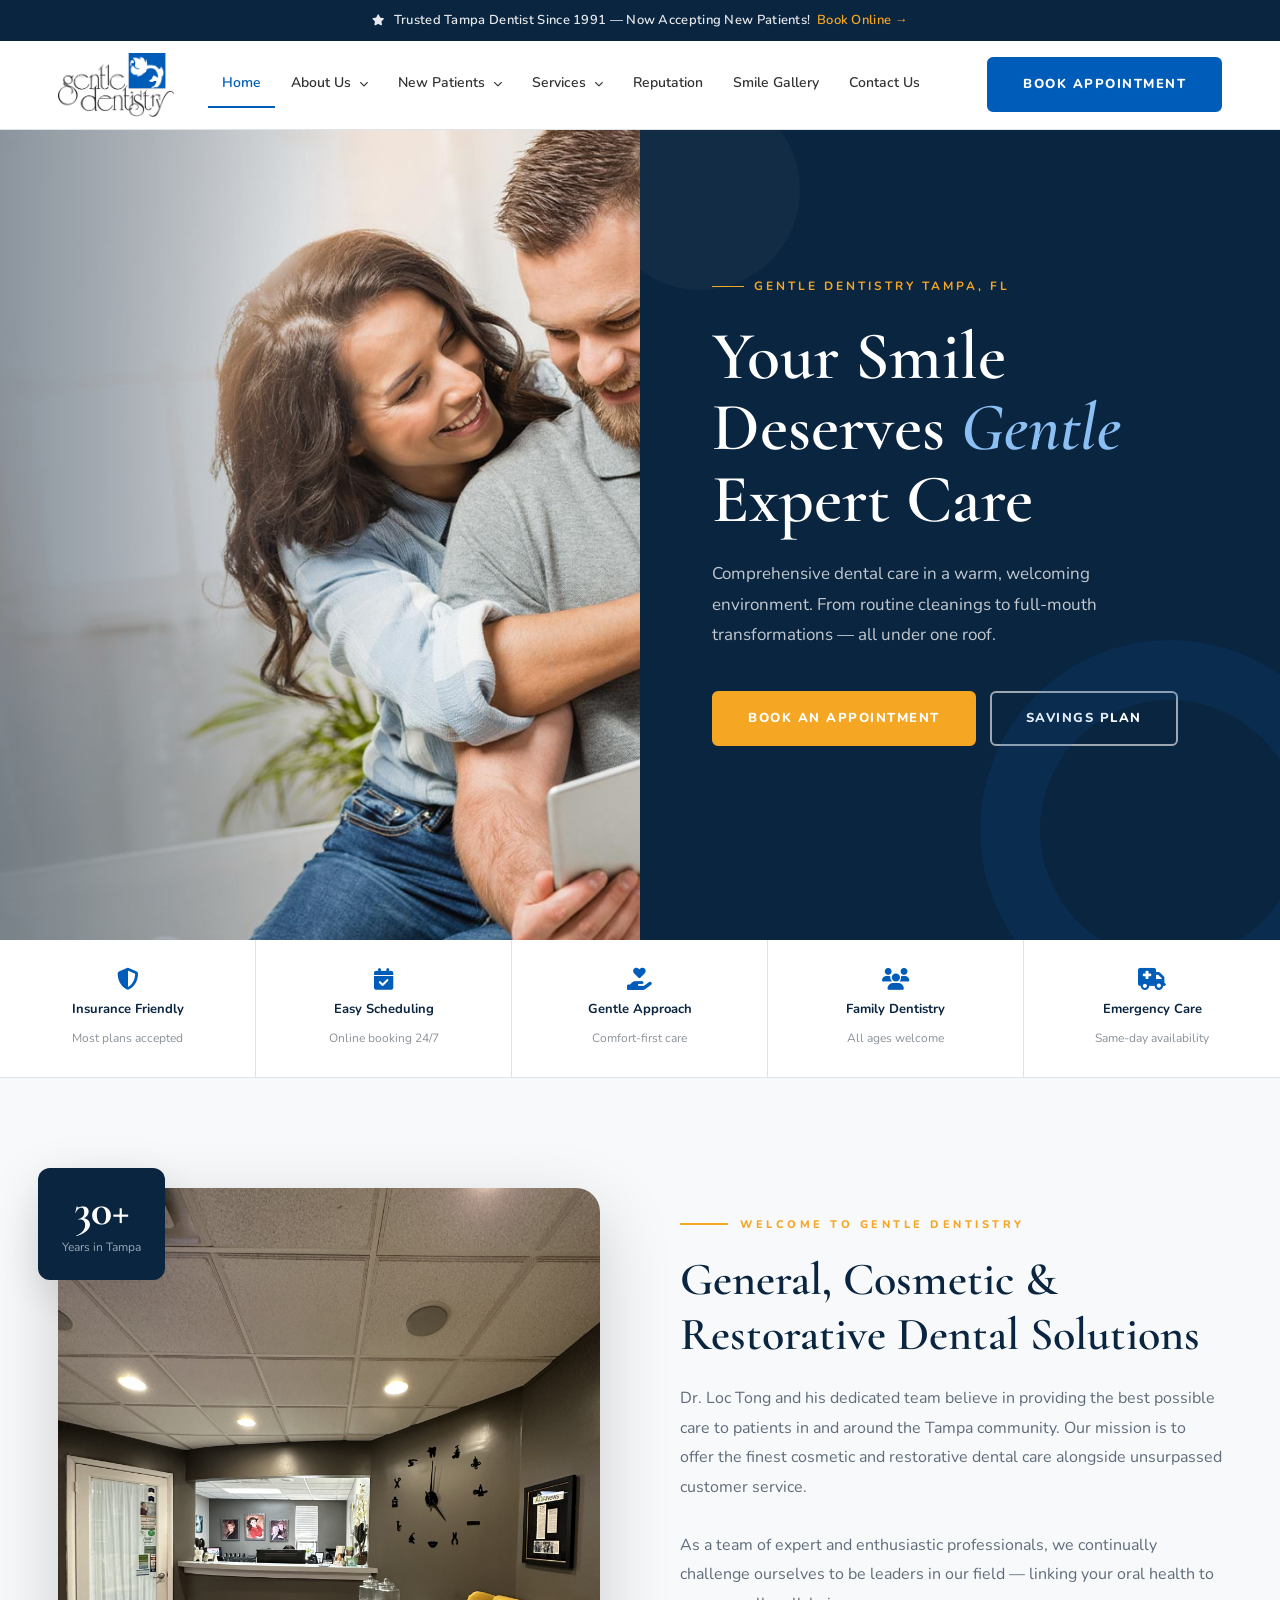
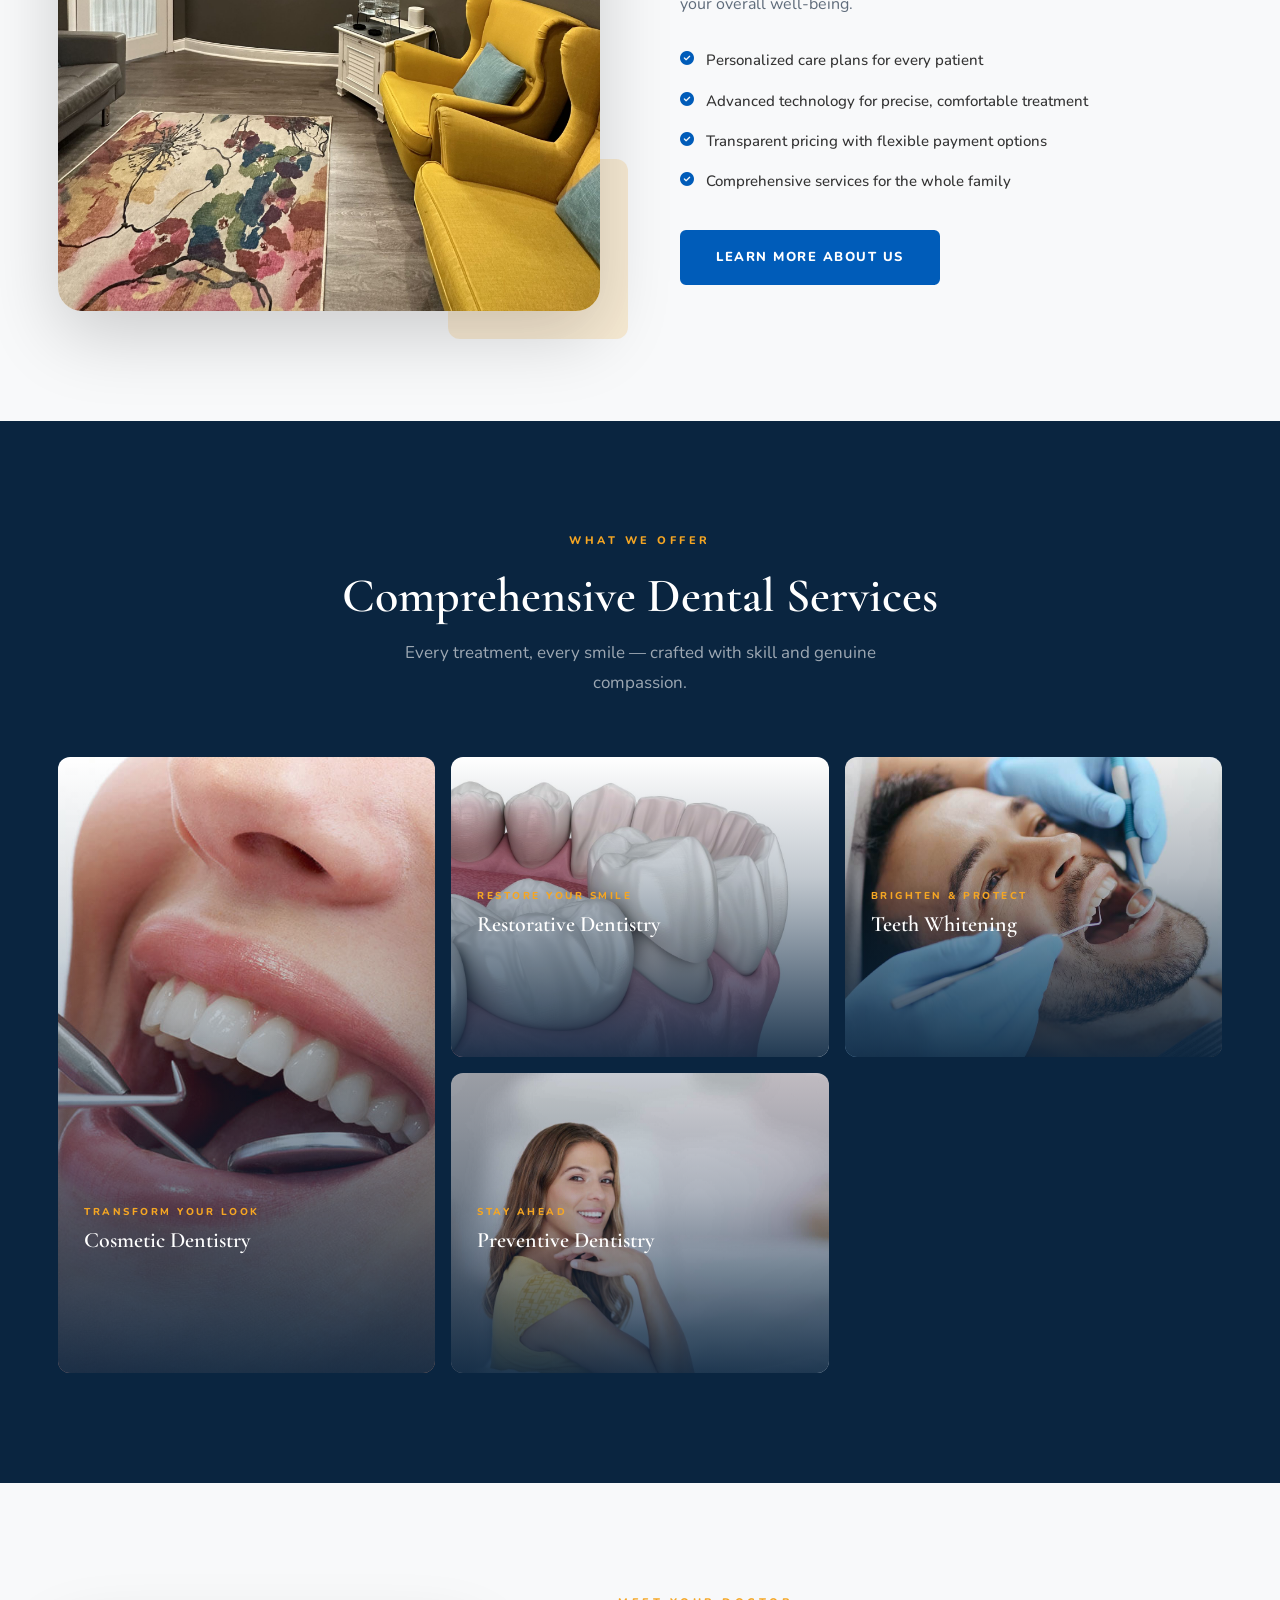
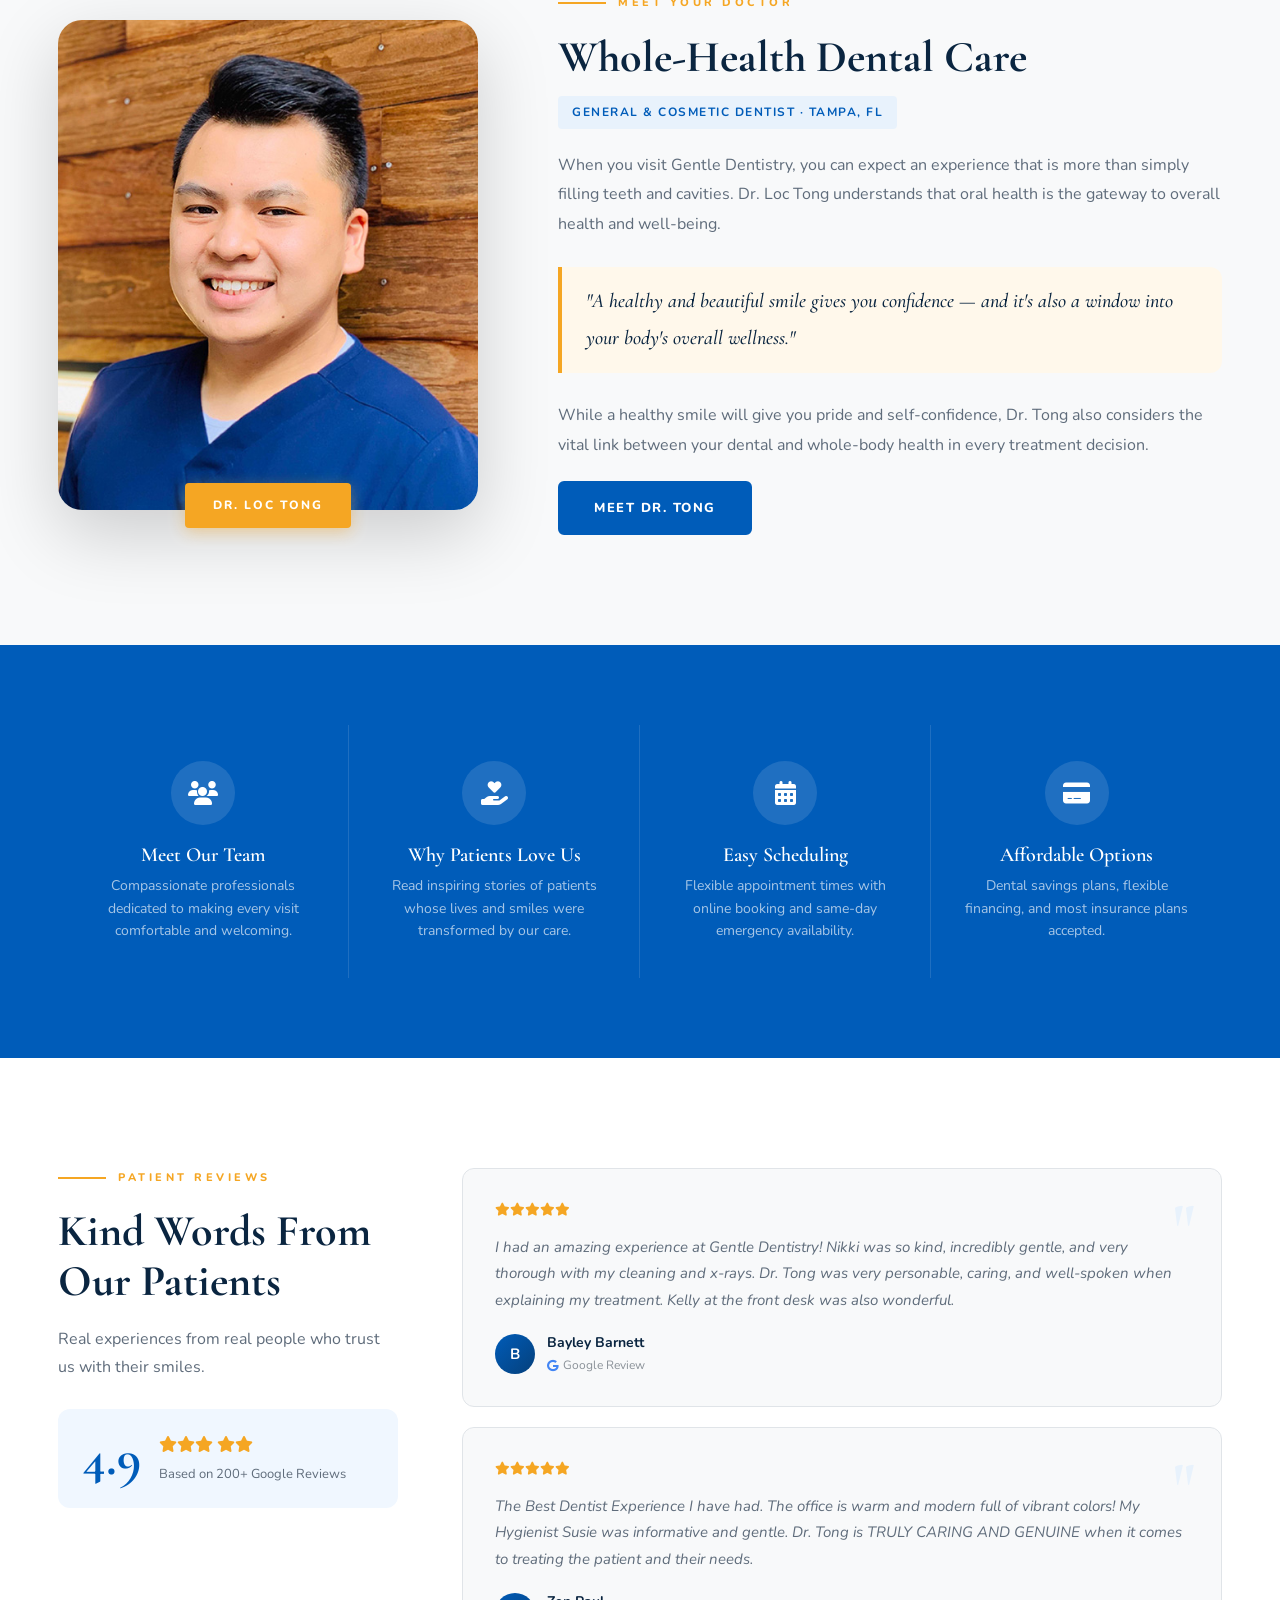
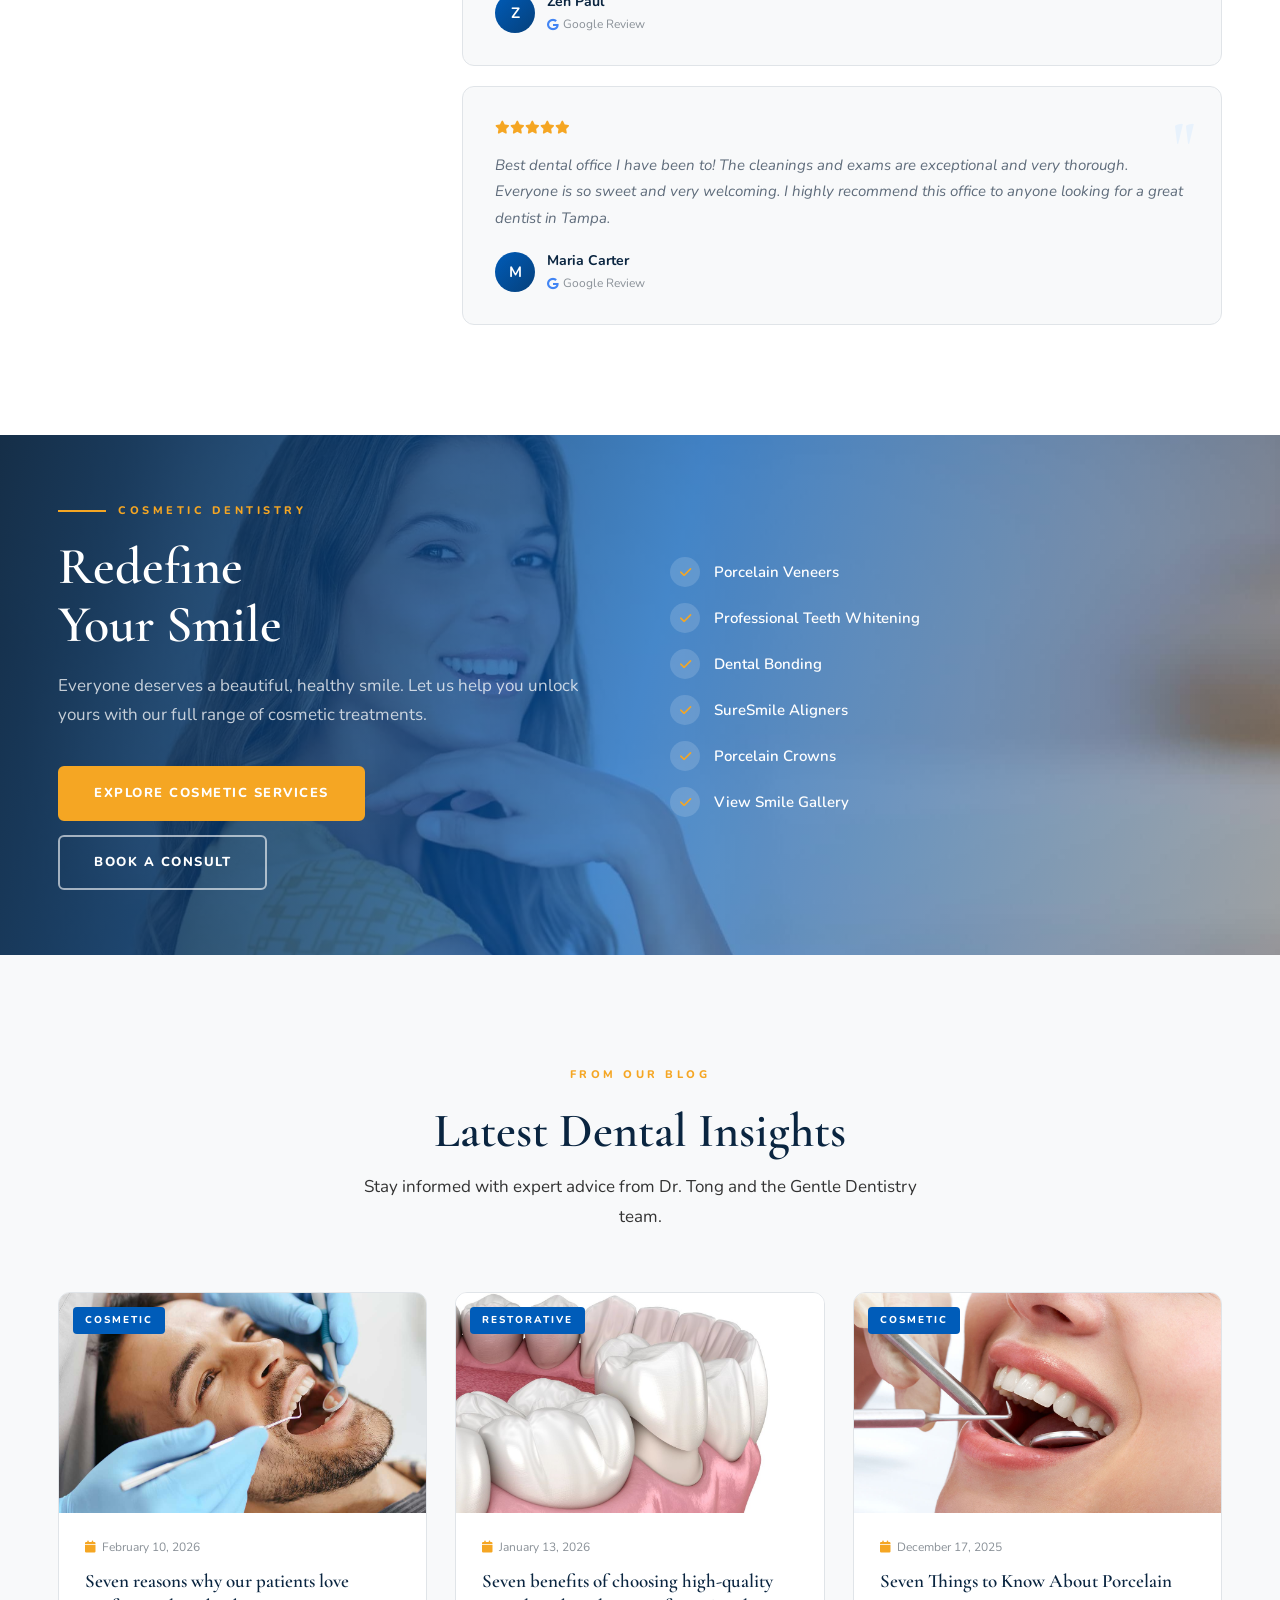
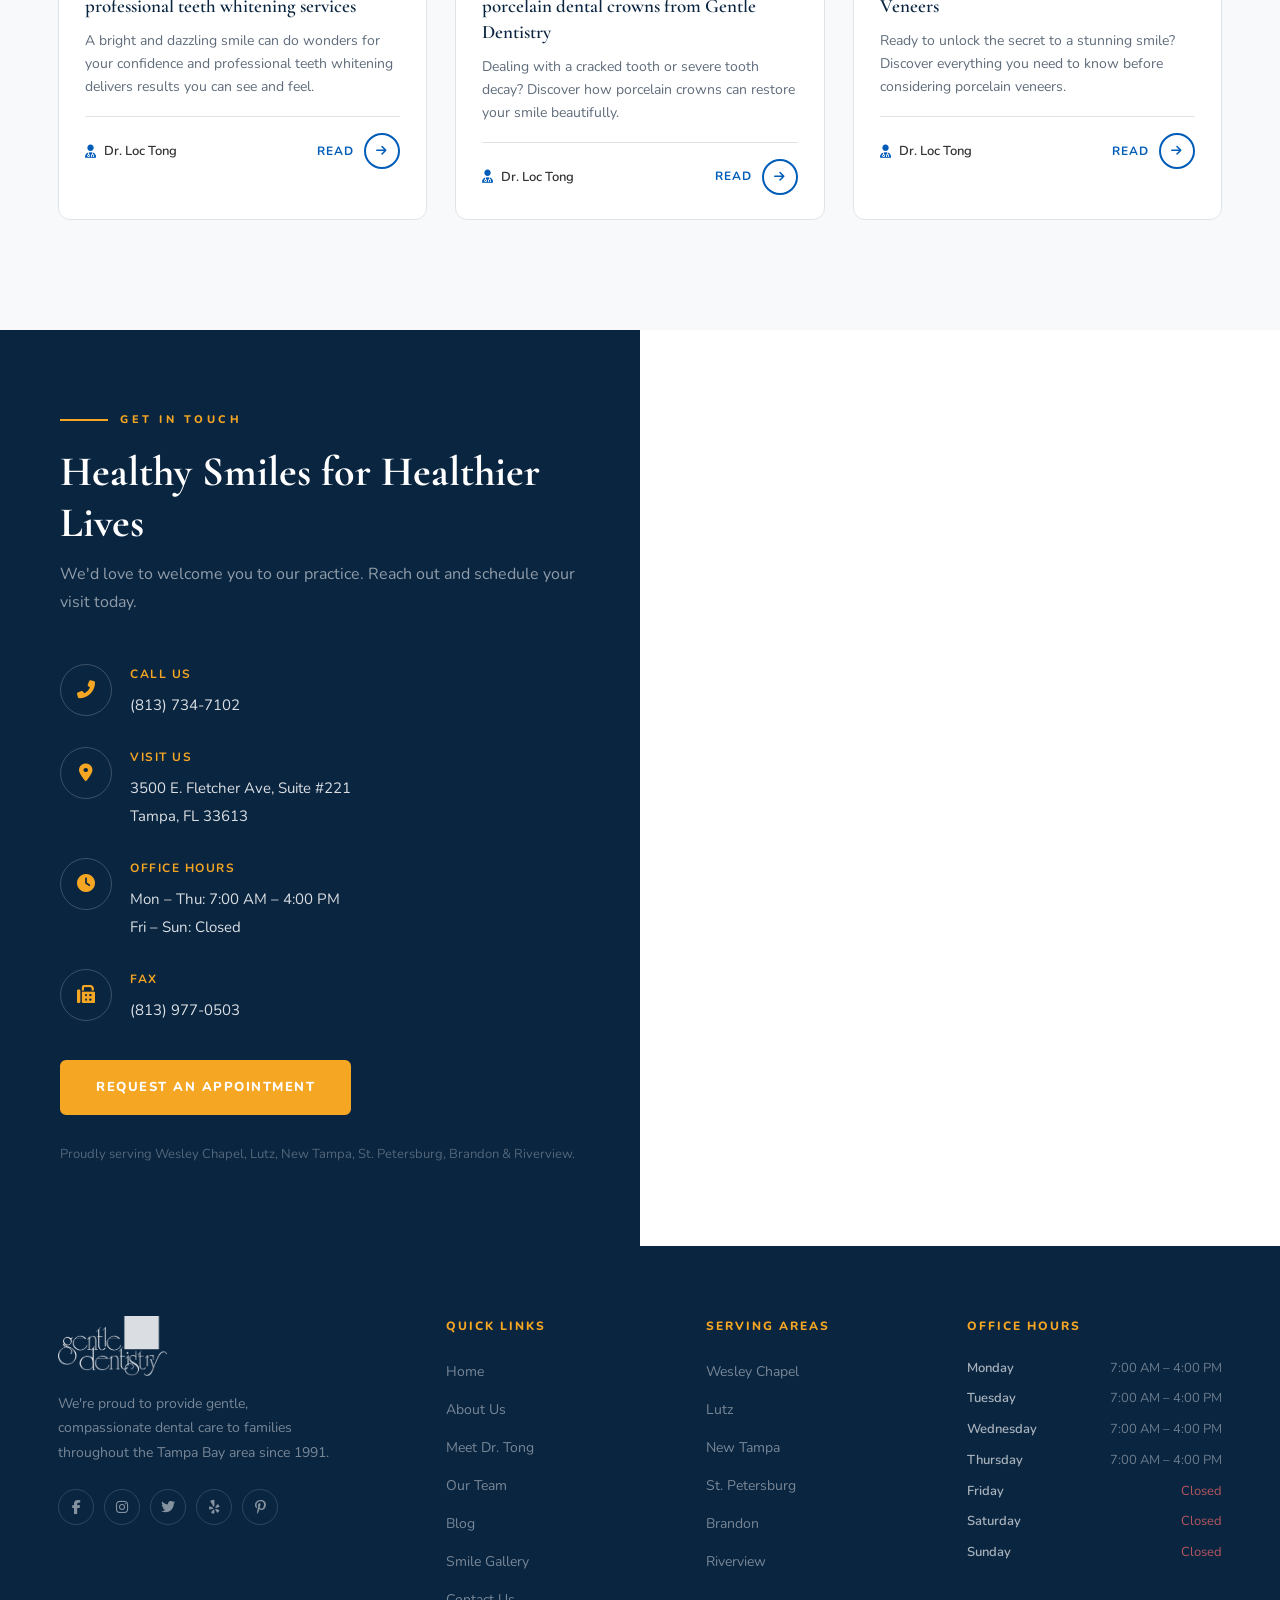
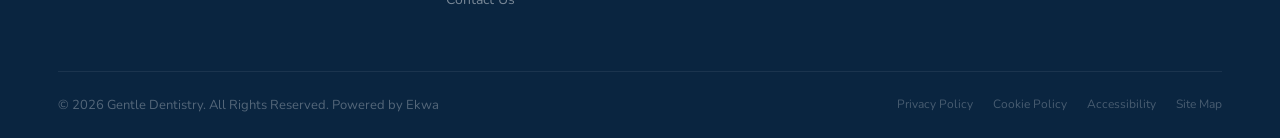
==== index-2.html @ 39798dd1 "first commit" ====
<!DOCTYPE html>
<html lang="en">
<head>
    <meta charset="UTF-8">
    <meta name="viewport" content="width=device-width, initial-scale=1.0">
    <title>Dentist Tampa FL - Whole-Health Dental Care | Gentle Dentistry</title>
    <meta name="description" content="Looking for a dentist in Tampa, FL? Gentle Dentistry offers top-quality services for all your oral health needs. Schedule an appointment today!">
    <link rel="preconnect" href="https://fonts.googleapis.com">
    <link rel="preconnect" href="https://fonts.gstatic.com" crossorigin>
    <link href="https://fonts.googleapis.com/css2?family=Cormorant+Garamond:ital,wght@0,400;0,500;0,600;0,700;1,400;1,600&family=Nunito:wght@300;400;500;600;700;800&display=swap" rel="stylesheet">
    <link rel="stylesheet" href="https://cdnjs.cloudflare.com/ajax/libs/font-awesome/6.5.1/css/all.min.css">
    <style>
        /* ============================================
           Gentle Dentistry Tampa — Blue Edition
           Design: Split hero · Gold accents · Editorial
           ============================================ */

        *, *::before, *::after { box-sizing: border-box; margin: 0; padding: 0; }

        :root {
            --green:        #005cb9;
            --green-mid:    #1a73c7;
            --green-dark:   #0a2540;
            --green-light:  #e8f2fc;
            --green-pale:   #f0f7ff;
            --gold:         #f5a623;
            --gold-dark:    #d4890a;
            --gold-light:   #fff8eb;
            --cream:        #f8f9fa;
            --white:        #ffffff;
            --dark:         #0a2540;
            --text:         #333333;
            --text-mid:     #5f6c7b;
            --text-light:   #8a9198;
            --border:       #e0e4e8;
            --shadow:       0 4px 24px rgba(0,0,0,0.07);
            --shadow-lg:    0 12px 48px rgba(0,0,0,0.13);
            --shadow-xl:    0 24px 72px rgba(0,0,0,0.18);
            --radius:       12px;
            --radius-lg:    24px;
            --transition:   0.3s ease;
        }

        html { scroll-behavior: smooth; }

        body {
            font-family: 'Nunito', -apple-system, sans-serif;
            font-size: 16px;
            line-height: 1.75;
            color: var(--text);
            background: var(--cream);
            overflow-x: hidden;
        }

        img { max-width: 100%; height: auto; display: block; }
        a { color: var(--green); text-decoration: none; transition: color var(--transition); }
        a:hover { color: var(--green-mid); }

        h1, h2, h3, h4 {
            font-family: 'Cormorant Garamond', Georgia, serif;
            line-height: 1.2;
            color: var(--dark);
        }

        .container { max-width: 1220px; margin: 0 auto; padding: 0 28px; }

        /* ── SCROLL ANIMATIONS ── */
        @keyframes slideUp   { from { opacity:0; transform:translateY(40px); } to { opacity:1; transform:translateY(0); } }
        @keyframes slideLeft { from { opacity:0; transform:translateX(-40px); } to { opacity:1; transform:translateX(0); } }
        @keyframes slideRight{ from { opacity:0; transform:translateX(40px); } to { opacity:1; transform:translateX(0); } }
        @keyframes scaleIn   { from { opacity:0; transform:scale(0.92); } to { opacity:1; transform:scale(1); } }
        .anim { opacity: 0; }
        .anim.is-visible.up    { animation: slideUp   0.7s ease forwards; }
        .anim.is-visible.left  { animation: slideLeft 0.7s ease forwards; }
        .anim.is-visible.right { animation: slideRight 0.7s ease forwards; }
        .anim.is-visible.scale { animation: scaleIn  0.6s ease forwards; }

        /* ── GOLD DIVIDER ── */
        .gold-rule {
            display: flex; align-items: center; gap: 12px;
            margin-bottom: 18px;
        }
        .gold-rule::before {
            content: ''; width: 48px; height: 2px;
            background: var(--gold); flex-shrink: 0;
        }
        .gold-rule span {
            font-family: 'Nunito', sans-serif;
            font-size: 11px; font-weight: 800;
            text-transform: uppercase; letter-spacing: 3.5px;
            color: var(--gold);
        }
        .gold-rule.center { justify-content: center; }
        .gold-rule.center::before { display: none; }

        /* ── BUTTONS ── */
        .btn {
            display: inline-block;
            font-family: 'Nunito', sans-serif;
            font-size: 13px; font-weight: 800;
            text-transform: uppercase; letter-spacing: 1.5px;
            padding: 14px 34px;
            border-radius: 6px;
            transition: all var(--transition);
            border: 2px solid transparent;
            cursor: pointer;
        }
        .btn-green {
            background: var(--green);
            color: var(--white);
            border-color: var(--green);
        }
        .btn-green:hover {
            background: var(--green-dark);
            border-color: var(--green-dark);
            color: var(--white);
            transform: translateY(-2px);
            box-shadow: 0 8px 28px rgba(0,92,185,0.35);
        }
        .btn-gold {
            background: var(--gold);
            color: var(--white);
            border-color: var(--gold);
        }
        .btn-gold:hover {
            background: var(--gold-dark);
            border-color: var(--gold-dark);
            color: var(--white);
            transform: translateY(-2px);
            box-shadow: 0 8px 28px rgba(245,166,35,0.35);
        }
        .btn-outline-green {
            background: transparent;
            color: var(--green);
            border-color: var(--green);
        }
        .btn-outline-green:hover {
            background: var(--green);
            color: var(--white);
        }
        .btn-outline-white {
            background: transparent;
            color: var(--white);
            border-color: rgba(255,255,255,0.6);
        }
        .btn-outline-white:hover {
            background: var(--white);
            color: var(--green);
            border-color: var(--white);
        }
        .btn-text {
            display: inline-flex; align-items: center; gap: 10px;
            font-size: 14px; font-weight: 700;
            color: var(--green); background: none; border: none;
            padding: 0; text-transform: uppercase; letter-spacing: 1px;
            cursor: pointer; transition: gap var(--transition);
        }
        .btn-text .arrow-circle {
            width: 36px; height: 36px; border-radius: 50%;
            border: 2px solid currentColor;
            display: inline-flex; align-items: center; justify-content: center;
            font-size: 12px; flex-shrink: 0;
            transition: all var(--transition);
        }
        .btn-text:hover { gap: 16px; color: var(--green-mid); }
        .btn-text:hover .arrow-circle { background: var(--green); border-color: var(--green); color: var(--white); }

        /* ── ANNOUNCEMENT BAR ── */
        .announce-bar {
            background: var(--green-dark);
            padding: 9px 0;
            text-align: center;
            font-size: 13px; font-weight: 600;
            color: rgba(255,255,255,0.9);
            letter-spacing: 0.3px;
        }
        .announce-bar a { color: var(--gold); }
        .announce-bar a:hover { color: #ffc040; }
        .announce-bar i { margin-right: 6px; font-size: 11px; }

        /* ── HEADER ── */
        .site-header {
            background: var(--white);
            position: sticky; top: 0; z-index: 1000;
            border-bottom: 1px solid var(--border);
            transition: box-shadow var(--transition);
        }
        .site-header.scrolled { box-shadow: 0 2px 32px rgba(0,0,0,0.09); }
        .header-wrap {
            display: flex; justify-content: space-between; align-items: center;
            padding: 12px 0;
        }
        .site-logo img { max-height: 64px; width: auto; }

        /* Nav */
        .site-nav > ul { list-style: none; display: flex; align-items: center; gap: 2px; }
        .site-nav > ul > li > a {
            display: block; padding: 10px 14px;
            font-size: 14px; font-weight: 600;
            color: var(--text);
            border-bottom: 2px solid transparent;
            transition: all var(--transition);
        }
        .site-nav > ul > li > a:hover, .site-nav > ul > li > a.active {
            color: var(--green); border-color: var(--green);
        }
        .site-nav > ul > li > a i { font-size: 9px; margin-left: 4px; }

        /* Dropdowns */
        .has-dd { position: relative; }
        .dd-menu {
            position: absolute; top: 100%; left: 0;
            min-width: 220px;
            background: var(--white);
            border: none;
            border-top: 3px solid var(--green);
            border-radius: 0 0 8px 8px;
            box-shadow: 0 8px 32px rgba(0,0,0,0.12);
            padding: 12px 0;
            opacity: 0; visibility: hidden;
            transform: translateY(6px);
            transition: all 0.25s ease;
            z-index: 200;
            list-style: none;
            display: block;
        }
        .has-dd:hover > .dd-menu { opacity: 1; visibility: visible; transform: translateY(0); }
        .dd-menu li { display: block; list-style: none; }
        .dd-menu li a {
            display: block; padding: 9px 22px;
            font-size: 13.5px; font-weight: 500;
            color: var(--text); border: none; border-bottom: none;
            transition: all 0.2s ease;
        }
        .dd-menu li a:hover { color: var(--green); background: var(--green-light); padding-left: 28px; }

        /* Mega menu */
        .dd-mega {
            min-width: 960px; left: 50%;
            transform: translateX(-50%) translateY(6px);
            display: grid; grid-template-columns: repeat(5, 1fr);
            gap: 0; padding: 28px 24px;
            border-top: 3px solid var(--green);
            border-radius: 0 0 8px 8px;
        }
        .has-dd:hover > .dd-mega { transform: translateX(-50%) translateY(0); opacity: 1; visibility: visible; }
        .dd-group { padding: 0 14px; }
        .dd-group + .dd-group { border-left: 1px solid var(--border); }
        .dd-group-label {
            font-size: 11px; font-weight: 800;
            text-transform: uppercase; letter-spacing: 1.5px;
            color: var(--green); padding: 0 0 8px;
            border-bottom: 2px solid var(--green);
            margin-bottom: 12px; display: block;
        }
        .dd-group ul { list-style: none; display: block; }
        .dd-group ul li { display: block; }
        .dd-group ul li a {
            display: block; padding: 6px 0; border: none; border-bottom: none;
            font-size: 13.5px; color: var(--text);
            font-weight: 400;
            transition: all 0.2s ease;
        }
        .dd-group ul li a:hover { color: var(--green); padding-left: 4px; background: transparent; }

        .header-cta { margin-left: 20px; }

        /* Mobile toggle */
        .nav-toggle {
            display: none; flex-direction: column; gap: 5px;
            background: none; border: none; cursor: pointer; padding: 8px;
        }
        .nav-toggle span {
            display: block; width: 26px; height: 2px;
            background: var(--text); border-radius: 2px;
            transition: all var(--transition);
        }
        .nav-toggle.open span:nth-child(1) { transform: rotate(45deg) translate(5px,5px); }
        .nav-toggle.open span:nth-child(2) { opacity: 0; }
        .nav-toggle.open span:nth-child(3) { transform: rotate(-45deg) translate(5px,-5px); }

        /* ── HERO — SPLIT PANEL ── */
        .hero {
            display: grid; grid-template-columns: 1fr 1fr;
            min-height: 90vh; overflow: hidden;
        }
        .hero-image-panel {
            position: relative; overflow: hidden;
        }
        .hero-image-panel img {
            width: 100%; height: 100%;
            object-fit: cover; object-position: center top;
            display: block;
        }
        .hero-image-panel::after {
            content: '';
            position: absolute; inset: 0;
            background: linear-gradient(to right, rgba(10,37,64,0.35) 0%, transparent 60%);
        }
        .hero-content-panel {
            background: var(--green-dark);
            display: flex; flex-direction: column; justify-content: center;
            padding: 80px 72px;
            position: relative; overflow: hidden;
        }
        .hero-content-panel::before {
            content: '';
            position: absolute; bottom: -80px; right: -80px;
            width: 380px; height: 380px;
            border-radius: 50%;
            border: 60px solid rgba(0,92,185,0.12);
        }
        .hero-content-panel::after {
            content: '';
            position: absolute; top: -40px; left: -40px;
            width: 200px; height: 200px;
            border-radius: 50%;
            background: rgba(255,255,255,0.03);
        }
        .hero-eyebrow {
            display: inline-flex; align-items: center; gap: 10px;
            font-size: 12px; font-weight: 700;
            text-transform: uppercase; letter-spacing: 3px;
            color: var(--gold); margin-bottom: 24px;
        }
        .hero-eyebrow span { display: inline-block; width: 32px; height: 1px; background: var(--gold); }
        .hero h1 {
            font-family: 'Cormorant Garamond', serif;
            font-size: 68px; font-weight: 600;
            color: var(--white); line-height: 1.05;
            margin-bottom: 24px;
        }
        .hero h1 em { font-style: italic; color: #8cc0f4; }
        .hero-desc {
            font-size: 17px; font-weight: 400;
            color: rgba(255,255,255,0.75);
            line-height: 1.8; margin-bottom: 40px;
            max-width: 440px;
        }
        .hero-actions { display: flex; gap: 14px; flex-wrap: wrap; margin-bottom: 48px; }
        .hero-proof {
            display: flex; gap: 28px; align-items: center;
            padding-top: 32px;
            border-top: 1px solid rgba(255,255,255,0.12);
        }
        .hero-proof-item {
            display: flex; flex-direction: column;
        }
        .hero-proof-item strong {
            font-family: 'Cormorant Garamond', serif;
            font-size: 32px; font-weight: 700; color: var(--white);
            line-height: 1;
        }
        .hero-proof-item span {
            font-size: 12px; color: rgba(255,255,255,0.55);
            text-transform: uppercase; letter-spacing: 1px; margin-top: 4px;
        }
        .hero-proof-sep { width: 1px; height: 44px; background: rgba(255,255,255,0.15); }

        /* Floating card on hero image */
        .hero-float-badge {
            position: absolute;
            bottom: 40px; right: -30px;
            background: var(--white);
            border-radius: var(--radius);
            padding: 18px 22px;
            box-shadow: var(--shadow-xl);
            z-index: 2;
            display: flex; align-items: center; gap: 16px;
            min-width: 240px;
        }
        .hero-float-badge .badge-icon {
            width: 52px; height: 52px; border-radius: 50%;
            background: var(--green-light);
            display: flex; align-items: center; justify-content: center;
            color: var(--green); font-size: 22px; flex-shrink: 0;
        }
        .hero-float-badge strong { display: block; font-weight: 800; font-size: 14px; color: var(--dark); }
        .hero-float-badge span { font-size: 12px; color: var(--text-mid); }

        /* ── TRUST BAR ── */
        .trust-bar {
            background: var(--white);
            border-bottom: 1px solid var(--border);
            padding: 0;
        }
        .trust-bar-grid {
            display: grid; grid-template-columns: repeat(5, 1fr);
        }
        .trust-item {
            display: flex; flex-direction: column; align-items: center;
            padding: 28px 20px; text-align: center;
            border-right: 1px solid var(--border);
            gap: 8px; transition: background var(--transition);
        }
        .trust-item:last-child { border-right: none; }
        .trust-item:hover { background: var(--green-pale); }
        .trust-item i { font-size: 22px; color: var(--green); }
        .trust-item strong { font-size: 13px; font-weight: 700; color: var(--dark); }
        .trust-item span { font-size: 12px; color: var(--text-light); }

        /* ── WELCOME SECTION ── */
        .welcome-section { padding: 110px 0; background: var(--cream); }
        .welcome-grid { display: grid; grid-template-columns: 1fr 1fr; gap: 80px; align-items: center; }
        .welcome-visual { position: relative; }
        .welcome-visual .main-img {
            border-radius: var(--radius-lg);
            box-shadow: var(--shadow-xl);
            width: 100%; object-fit: cover;
        }
        .welcome-visual .accent-block {
            position: absolute; bottom: -28px; right: -28px;
            width: 180px; height: 180px;
            background: var(--gold);
            border-radius: var(--radius);
            z-index: -1; opacity: 0.18;
        }
        .welcome-visual .stat-badge {
            position: absolute; top: -20px; left: -20px;
            background: var(--green-dark);
            border-radius: var(--radius);
            padding: 20px 24px;
            color: var(--white); text-align: center;
            box-shadow: var(--shadow-lg);
        }
        .welcome-visual .stat-badge strong {
            font-family: 'Cormorant Garamond', serif;
            font-size: 44px; font-weight: 700; color: var(--white);
            display: block; line-height: 1;
        }
        .welcome-visual .stat-badge span { font-size: 12px; color: rgba(255,255,255,0.6); }
        .welcome-text h2 {
            font-size: 46px; font-weight: 600;
            margin-bottom: 22px; color: var(--dark);
        }
        .welcome-text p {
            font-size: 16px; color: var(--text-mid);
            line-height: 1.85; margin-bottom: 28px;
        }
        .welcome-list { list-style: none; margin-bottom: 36px; }
        .welcome-list li {
            display: flex; align-items: flex-start; gap: 12px;
            font-size: 15px; font-weight: 500; color: var(--text);
            margin-bottom: 14px;
        }
        .welcome-list li i {
            color: var(--green); font-size: 14px;
            margin-top: 4px; flex-shrink: 0;
        }

        /* ── SERVICES SECTION ── */
        .services-section { padding: 110px 0; background: var(--green-dark); }
        .section-head { text-align: center; margin-bottom: 60px; }
        .section-head h2 { font-size: 48px; font-weight: 600; }
        .section-head p { font-size: 17px; max-width: 560px; margin: 12px auto 0; }
        .section-head.light h2 { color: var(--white); }
        .section-head.light p { color: rgba(255,255,255,0.6); }
        .section-head.light .gold-rule span { color: var(--gold); }

        .services-mosaic {
            display: grid;
            grid-template-columns: repeat(3, 1fr);
            grid-template-rows: 300px 300px;
            gap: 16px;
        }
        .svc-tile {
            position: relative; overflow: hidden;
            border-radius: var(--radius); cursor: pointer;
        }
        .svc-tile:first-child { grid-row: span 2; }
        .svc-tile img {
            width: 100%; height: 100%;
            object-fit: cover; display: block;
            transition: transform 0.6s ease;
        }
        .svc-tile:hover img { transform: scale(1.07); }
        .svc-tile-overlay {
            position: absolute; inset: 0;
            background: linear-gradient(to top, rgba(10,37,64,0.9) 0%, rgba(10,37,64,0.25) 60%, transparent 100%);
            display: flex; flex-direction: column; justify-content: flex-end;
            padding: 28px 26px;
            transition: background var(--transition);
        }
        .svc-tile:hover .svc-tile-overlay { background: linear-gradient(to top, rgba(10,37,64,0.95) 0%, rgba(10,37,64,0.5) 70%, rgba(10,37,64,0.1) 100%); }
        .svc-tile-label {
            font-size: 10px; font-weight: 800; text-transform: uppercase;
            letter-spacing: 2.5px; color: var(--gold); margin-bottom: 6px;
        }
        .svc-tile h3 {
            font-size: 22px; font-weight: 600; color: var(--white);
            font-family: 'Cormorant Garamond', serif; margin-bottom: 12px;
        }
        .svc-tile p {
            font-size: 14px; color: rgba(255,255,255,0.7);
            line-height: 1.6; opacity: 0;
            transform: translateY(6px);
            transition: all 0.35s ease;
            margin-bottom: 14px;
        }
        .svc-tile:hover p { opacity: 1; transform: translateY(0); }
        .svc-tile-link {
            display: inline-flex; align-items: center; gap: 8px;
            font-size: 12px; font-weight: 700; text-transform: uppercase;
            letter-spacing: 1px; color: var(--gold);
            opacity: 0; transform: translateY(6px);
            transition: all 0.35s ease 0.05s;
        }
        .svc-tile:hover .svc-tile-link { opacity: 1; transform: translateY(0); }

        /* ── DOCTOR SECTION ── */
        .doctor-section { padding: 110px 0; background: var(--cream); }
        .doctor-grid { display: grid; grid-template-columns: 420px 1fr; gap: 80px; align-items: center; }
        .doctor-photo-wrap { position: relative; }
        .doctor-photo-wrap .main-photo {
            border-radius: var(--radius-lg);
            box-shadow: var(--shadow-xl);
            width: 100%; object-fit: cover;
        }
        .doctor-photo-wrap .name-plate {
            position: absolute; bottom: -18px; left: 50%; transform: translateX(-50%);
            background: var(--gold);
            color: var(--white); font-weight: 800;
            font-size: 12px; text-transform: uppercase; letter-spacing: 2px;
            padding: 12px 28px;
            border-radius: 4px;
            white-space: nowrap;
            box-shadow: 0 4px 16px rgba(245,166,35,0.4);
        }
        .doctor-content h2 { font-size: 44px; margin-bottom: 12px; }
        .doctor-content .title-tag {
            display: inline-block;
            background: var(--green-light); color: var(--green);
            font-size: 12px; font-weight: 700;
            text-transform: uppercase; letter-spacing: 1.5px;
            padding: 6px 14px; border-radius: 4px;
            margin-bottom: 22px;
        }
        .doctor-content p { font-size: 16px; color: var(--text-mid); margin-bottom: 20px; line-height: 1.85; }
        .doctor-blockquote {
            border-left: 4px solid var(--gold);
            padding: 16px 24px;
            background: var(--gold-light);
            border-radius: 0 var(--radius) var(--radius) 0;
            margin: 28px 0;
        }
        .doctor-blockquote p {
            font-family: 'Cormorant Garamond', serif;
            font-size: 20px; font-style: italic;
            color: var(--dark); margin: 0; font-weight: 500;
        }

        /* ── FEATURES STRIP ── */
        .features-strip { padding: 80px 0; background: var(--green); }
        .features-strip-grid { display: grid; grid-template-columns: repeat(4, 1fr); gap: 0; }
        .fs-item {
            padding: 36px 28px;
            border-right: 1px solid rgba(255,255,255,0.12);
            text-align: center;
            transition: background var(--transition);
        }
        .fs-item:last-child { border-right: none; }
        .fs-item:hover { background: rgba(255,255,255,0.06); }
        .fs-icon {
            width: 64px; height: 64px; border-radius: 50%;
            background: rgba(255,255,255,0.12);
            display: flex; align-items: center; justify-content: center;
            margin: 0 auto 18px;
            color: var(--white); font-size: 24px;
            transition: all var(--transition);
        }
        .fs-item:hover .fs-icon { background: var(--gold); color: var(--white); }
        .fs-item h4 {
            font-family: 'Cormorant Garamond', serif;
            font-size: 20px; font-weight: 600;
            color: var(--white); margin-bottom: 8px;
        }
        .fs-item p { font-size: 14px; color: rgba(255,255,255,0.65); line-height: 1.6; }

        /* ── TESTIMONIALS ── */
        .testimonials-section { padding: 110px 0; background: var(--white); }
        .testimonials-layout { display: grid; grid-template-columns: 340px 1fr; gap: 64px; align-items: start; }
        .testimonials-intro h2 { font-size: 44px; line-height: 1.15; margin-bottom: 18px; }
        .testimonials-intro p { font-size: 16px; color: var(--text-mid); margin-bottom: 28px; }
        .overall-rating {
            background: var(--green-pale); border-radius: var(--radius);
            padding: 22px 24px; display: flex; align-items: center; gap: 18px;
        }
        .rating-score {
            font-family: 'Cormorant Garamond', serif;
            font-size: 52px; font-weight: 700; color: var(--green); line-height: 1;
        }
        .rating-stars { color: #F5A623; font-size: 16px; margin-bottom: 4px; }
        .rating-count { font-size: 13px; color: var(--text-mid); }

        .testimonials-cards { display: flex; flex-direction: column; gap: 20px; }
        .t-card {
            background: var(--cream);
            border-radius: var(--radius);
            padding: 30px 32px;
            border: 1px solid var(--border);
            position: relative;
            transition: all var(--transition);
        }
        .t-card:hover { border-color: var(--green); box-shadow: var(--shadow-lg); }
        .t-card .quote-mark {
            position: absolute; top: 24px; right: 26px;
            font-family: 'Cormorant Garamond', serif;
            font-size: 72px; line-height: 1; color: var(--green-light);
            font-weight: 700;
        }
        .t-card .t-stars { color: #F5A623; font-size: 13px; margin-bottom: 12px; }
        .t-card .t-text { font-size: 15px; color: var(--text-mid); line-height: 1.75; margin-bottom: 18px; font-style: italic; }
        .t-author { display: flex; align-items: center; gap: 12px; }
        .t-avatar {
            width: 40px; height: 40px; border-radius: 50%;
            background: linear-gradient(135deg, var(--green) 0%, #05407b 100%);
            display: flex; align-items: center; justify-content: center;
            color: var(--white); font-weight: 700; font-size: 15px; flex-shrink: 0;
        }
        .t-name { font-weight: 700; font-size: 14px; color: var(--dark); }
        .t-source { font-size: 12px; color: var(--text-light); display: flex; align-items: center; gap: 5px; }
        .t-source i { color: #4285f4; }

        /* ── CTA BAND ── */
        .cta-band {
            position: relative;
            background-size: cover; background-position: center;
            min-height: 520px; display: flex; align-items: center;
        }
        .cta-band-overlay {
            position: absolute; inset: 0;
            background: linear-gradient(105deg, rgba(10,37,64,0.92) 0%, rgba(0,92,185,0.7) 50%, rgba(0,0,0,0.3) 100%);
        }
        .cta-band .container { position: relative; z-index: 1; }
        .cta-band-grid { display: grid; grid-template-columns: 1fr 1fr; gap: 60px; align-items: center; }
        .cta-band-text h2 {
            font-size: 52px; font-weight: 600; color: var(--white);
            line-height: 1.1; margin-bottom: 18px;
        }
        .cta-band-text p { font-size: 17px; color: rgba(255,255,255,0.75); margin-bottom: 36px; }
        .cta-band-text .btn { margin-right: 12px; }
        .cta-checklist { list-style: none; }
        .cta-checklist li {
            display: flex; align-items: center; gap: 14px;
            font-size: 15px; font-weight: 600; color: var(--white);
            margin-bottom: 16px;
        }
        .cta-checklist li .check {
            width: 30px; height: 30px; border-radius: 50%;
            background: rgba(255,255,255,0.15);
            display: flex; align-items: center; justify-content: center;
            color: var(--gold); font-size: 13px; flex-shrink: 0;
        }

        /* ── BLOG SECTION ── */
        .blog-section { padding: 110px 0; background: var(--cream); }
        .blog-grid { display: grid; grid-template-columns: repeat(3, 1fr); gap: 28px; }
        .blog-card {
            background: var(--white);
            border-radius: var(--radius);
            overflow: hidden;
            border: 1px solid var(--border);
            transition: all var(--transition);
        }
        .blog-card:hover { transform: translateY(-6px); box-shadow: var(--shadow-lg); border-color: transparent; }
        .blog-thumb { height: 220px; overflow: hidden; position: relative; }
        .blog-thumb img { width: 100%; height: 100%; object-fit: cover; transition: transform 0.5s ease; }
        .blog-card:hover .blog-thumb img { transform: scale(1.06); }
        .blog-category {
            position: absolute; top: 14px; left: 14px;
            background: var(--green);
            color: var(--white); font-size: 10px; font-weight: 800;
            text-transform: uppercase; letter-spacing: 2px;
            padding: 5px 12px; border-radius: 4px;
        }
        .blog-body { padding: 24px 26px; }
        .blog-date { font-size: 12px; color: var(--text-light); margin-bottom: 10px; display: flex; align-items: center; gap: 6px; }
        .blog-date i { color: var(--gold); }
        .blog-body h3 {
            font-size: 19px; font-weight: 600; color: var(--dark);
            margin-bottom: 10px; font-family: 'Cormorant Garamond', serif;
            line-height: 1.35;
        }
        .blog-body h3 a { color: var(--dark); }
        .blog-body h3 a:hover { color: var(--green); }
        .blog-body p { font-size: 14px; color: var(--text-mid); line-height: 1.65; margin-bottom: 18px; }
        .blog-footer {
            display: flex; align-items: center; justify-content: space-between;
            padding-top: 16px; border-top: 1px solid var(--border);
        }
        .blog-author { display: flex; align-items: center; gap: 8px; font-size: 13px; font-weight: 600; color: var(--text); }
        .blog-author i { color: var(--green); }

        /* ── CONTACT SECTION ── */
        .contact-section { padding: 0; background: var(--white); }
        .contact-grid { display: grid; grid-template-columns: 1fr 1fr; }
        .contact-info-panel {
            background: var(--green-dark);
            padding: 80px 60px; display: flex; flex-direction: column; justify-content: center;
        }
        .contact-info-panel h2 { font-size: 42px; color: var(--white); margin-bottom: 12px; }
        .contact-info-panel .subtitle { font-size: 16px; color: rgba(255,255,255,0.55); margin-bottom: 48px; }
        .contact-items { display: flex; flex-direction: column; gap: 28px; }
        .contact-item-row { display: flex; align-items: flex-start; gap: 18px; }
        .contact-icon-circle {
            width: 52px; height: 52px; border-radius: 50%;
            border: 1px solid rgba(255,255,255,0.2);
            display: flex; align-items: center; justify-content: center;
            color: var(--gold); font-size: 18px; flex-shrink: 0;
        }
        .contact-item-text strong { display: block; font-size: 12px; font-weight: 700; text-transform: uppercase; letter-spacing: 1.5px; color: var(--gold); margin-bottom: 6px; }
        .contact-item-text a, .contact-item-text span { color: rgba(255,255,255,0.85); font-size: 15px; line-height: 1.6; }
        .contact-item-text a:hover { color: var(--white); }
        .contact-map-panel { line-height: 0; }
        .contact-map-panel iframe { display: block; width: 100%; height: 100%; min-height: 460px; }

        /* ── FOOTER ── */
        .site-footer { background: var(--dark); padding: 70px 0 0; }
        .footer-grid { display: grid; grid-template-columns: 1.6fr 1fr 1fr 1.2fr; gap: 48px; margin-bottom: 0; }
        .footer-brand { }
        .footer-brand img { max-height: 60px; margin-bottom: 16px; filter: brightness(0) invert(1) opacity(0.85); }
        .footer-brand p { font-size: 14px; color: rgba(255,255,255,0.45); line-height: 1.75; margin-bottom: 24px; max-width: 280px; }
        .social-row { display: flex; gap: 10px; }
        .social-row a {
            width: 36px; height: 36px; border-radius: 50%;
            border: 1px solid rgba(255,255,255,0.15);
            display: flex; align-items: center; justify-content: center;
            color: rgba(255,255,255,0.5); font-size: 14px;
            transition: all var(--transition);
        }
        .social-row a:hover { background: var(--green); border-color: var(--green); color: var(--white); }
        .footer-col h5 {
            font-family: 'Nunito', sans-serif;
            font-size: 12px; font-weight: 800;
            text-transform: uppercase; letter-spacing: 2px;
            color: var(--gold); margin-bottom: 20px;
        }
        .footer-col ul { list-style: none; }
        .footer-col ul li { margin-bottom: 10px; }
        .footer-col ul li a { color: rgba(255,255,255,0.45); font-size: 14px; transition: all var(--transition); }
        .footer-col ul li a:hover { color: var(--white); padding-left: 4px; }
        .hours-grid { }
        .hours-row { display: flex; justify-content: space-between; margin-bottom: 8px; font-size: 13px; }
        .hours-row .day { color: rgba(255,255,255,0.65); font-weight: 600; }
        .hours-row .time { color: rgba(255,255,255,0.4); }
        .hours-row .closed { color: rgba(255,107,107,0.7); }
        .footer-bottom {
            display: flex; justify-content: space-between; align-items: center;
            padding: 22px 0;
            border-top: 1px solid rgba(255,255,255,0.07);
            margin-top: 48px;
        }
        .footer-bottom p { font-size: 13px; color: rgba(255,255,255,0.3); }
        .footer-bottom a { color: rgba(255,255,255,0.3); }
        .footer-bottom a:hover { color: var(--white); }
        .footer-legal-links { display: flex; gap: 20px; }
        .footer-legal-links a { font-size: 12px; color: rgba(255,255,255,0.25); }
        .footer-legal-links a:hover { color: rgba(255,255,255,0.7); }

        /* ── RESPONSIVE ── */
        @media (max-width: 1100px) {
            .dd-mega { min-width: 760px; grid-template-columns: repeat(3, 1fr); }
            .hero { grid-template-columns: 1fr; min-height: auto; }
            .hero-image-panel { height: 55vw; min-height: 360px; }
            .hero-float-badge { right: 20px; }
            .hero-content-panel { padding: 60px 40px; }
            .hero h1 { font-size: 52px; }
            .doctor-grid { grid-template-columns: 320px 1fr; gap: 52px; }
            .testimonials-layout { grid-template-columns: 280px 1fr; gap: 44px; }
            .footer-grid { grid-template-columns: 1fr 1fr; gap: 36px; }
        }

        @media (max-width: 900px) {
            .trust-bar-grid { grid-template-columns: repeat(3, 1fr); }
            .trust-item:nth-child(3) { border-right: none; }
            .trust-item:nth-child(4), .trust-item:nth-child(5) { border-top: 1px solid var(--border); }
            .welcome-grid, .doctor-grid, .cta-band-grid { grid-template-columns: 1fr; gap: 48px; }
            .doctor-photo-wrap .name-plate { left: 50%; }
            .services-mosaic { grid-template-columns: 1fr 1fr; grid-template-rows: auto; }
            .svc-tile:first-child { grid-row: span 1; }
            .features-strip-grid { grid-template-columns: 1fr 1fr; }
            .fs-item:nth-child(2) { border-right: none; }
            .testimonials-layout { grid-template-columns: 1fr; }
            .contact-grid { grid-template-columns: 1fr; }
            .contact-map-panel iframe { height: 320px; }
            .blog-grid { grid-template-columns: 1fr 1fr; }
        }

        @media (max-width: 768px) {
            .site-nav, .header-cta { display: none; }
            .site-nav.mobile-open {
                display: block; position: fixed; inset: 0; top: 72px;
                background: var(--white); overflow-y: auto; padding: 24px;
                z-index: 999;
            }
            .site-nav.mobile-open ul { flex-direction: column; }
            .site-nav.mobile-open .dd-menu,
            .site-nav.mobile-open .dd-mega {
                position: static; opacity: 1; visibility: visible;
                transform: none; min-width: 0;
                display: none; grid-template-columns: 1fr;
                border: none; border-top: none; box-shadow: none;
                padding: 8px 0 8px 12px;
            }
            .site-nav.mobile-open .has-dd.dd-open > .dd-menu,
            .site-nav.mobile-open .has-dd.dd-open > .dd-mega {
                display: block;
            }
            .site-nav.mobile-open .dd-mega {
                display: none;
            }
            .site-nav.mobile-open .has-dd.dd-open > .dd-mega {
                display: block;
            }
            .site-nav.mobile-open .dd-group { padding: 0 0 12px; }
            .nav-toggle { display: flex; }
            .hero { grid-template-columns: 1fr; }
            .hero-content-panel { padding: 52px 28px; }
            .hero h1 { font-size: 42px; }
            .hero-proof { gap: 18px; }
            .hero-proof-item strong { font-size: 26px; }
            .services-mosaic { grid-template-columns: 1fr; }
            .svc-tile p, .svc-tile-link { opacity: 1; transform: none; }
            .features-strip-grid { grid-template-columns: 1fr 1fr; }
            .blog-grid { grid-template-columns: 1fr; }
            .footer-grid { grid-template-columns: 1fr; }
            .footer-bottom { flex-direction: column; gap: 12px; text-align: center; }
            .footer-legal-links { flex-wrap: wrap; justify-content: center; }
            .contact-info-panel { padding: 52px 28px; }
        }
    </style>
</head>
<body>

    <!-- Announcement Bar -->
    <div class="announce-bar">
        <i class="fas fa-star"></i>
        Trusted Tampa Dentist Since 1991 &mdash; Now Accepting New Patients!
        <a href="https://www.gentledentistrytampa.com/appointment">&nbsp;Book Online &rarr;</a>
    </div>

    <!-- Header -->
    <header class="site-header" id="siteHeader">
        <div class="container">
            <div class="header-wrap">
                <a href="/" class="site-logo">
                    <img src="assets/images/logo.png" alt="Gentle Dentistry Tampa" width="160">
                </a>
                <button class="nav-toggle" id="navToggle" aria-label="Open menu">
                    <span></span><span></span><span></span>
                </button>
                <nav class="site-nav" id="siteNav">
                    <ul>
                        <li><a href="/" class="active">Home</a></li>
                        <li class="has-dd">
                            <a href="https://www.gentledentistrytampa.com/about-us/">About Us <i class="fas fa-chevron-down"></i></a>
                            <ul class="dd-menu">
                                <li><a href="https://www.gentledentistrytampa.com/meet-your-doctor/">Meet Your Doctor</a></li>
                                <li><a href="https://www.gentledentistrytampa.com/meet-our-team/">Meet Our Team</a></li>
                                <li><a href="https://www.gentledentistrytampa.com/in-honor-of-dr-angela-rasmussen/">In Honor of Dr. Rasmussen</a></li>
                                <li><a href="https://www.gentledentistrytampa.com/blog/">Blog</a></li>
                            </ul>
                        </li>
                        <li class="has-dd">
                            <a href="#">New Patients <i class="fas fa-chevron-down"></i></a>
                            <ul class="dd-menu">
                                <li><a href="https://www.gentledentistrytampa.com/your-first-visit/">Your First Visit</a></li>
                                <li><a href="https://www.gentledentistrytampa.com/our-comfort-menu/">Our Comfort Menu</a></li>
                                <li><a href="https://www.gentledentistrytampa.com/new-patient-forms/">New Patient Forms</a></li>
                                <li><a href="https://www.gentledentistrytampa.com/dental-savings-plan/">Dental Savings Plan</a></li>
                                <li><a href="https://www.gentledentistrytampa.com/insurance-friendly/">Insurance Friendly</a></li>
                                <li><a href="https://www.gentledentistrytampa.com/flexible-payment-options/">Flexible Payment Options</a></li>
                                <li><a href="https://www.gentledentistrytampa.com/payment-plans/">Payment Plans</a></li>
                            </ul>
                        </li>
                        <li class="has-dd">
                            <a href="#">Services <i class="fas fa-chevron-down"></i></a>
                            <ul class="dd-menu dd-mega">
                                <li class="dd-group">
                                    <span class="dd-group-label">Cosmetic Dentistry</span>
                                    <ul>
                                        <li><a href="https://www.gentledentistrytampa.com/porcelain-veneers/">Porcelain Veneers</a></li>
                                        <li><a href="https://www.gentledentistrytampa.com/teeth-whitening/">Teeth Whitening</a></li>
                                        <li><a href="https://www.gentledentistrytampa.com/dental-bonding/">Dental Bonding</a></li>
                                        <li><a href="https://www.gentledentistrytampa.com/suresmile/">SureSmile</a></li>
                                        <li><a href="https://www.gentledentistrytampa.com/porcelain-crowns/">Porcelain Crowns</a></li>
                                    </ul>
                                </li>
                                <li class="dd-group">
                                    <span class="dd-group-label">Restorative Dentistry</span>
                                    <ul>
                                        <li><a href="https://www.gentledentistrytampa.com/tooth-colored-fillings/">Tooth Colored Fillings</a></li>
                                        <li><a href="https://www.gentledentistrytampa.com/dental-implants/">Dental Implants</a></li>
                                        <li><a href="https://www.gentledentistrytampa.com/dentures/">Dentures</a></li>
                                        <li><a href="https://www.gentledentistrytampa.com/full-mouth-reconstruction/">Full Mouth Reconstruction</a></li>
                                        <li><a href="https://www.gentledentistrytampa.com/overdentures/">Overdentures</a></li>
                                        <li><a href="https://www.gentledentistrytampa.com/implant-crowns/">Implant Crowns</a></li>
                                        <li><a href="https://www.gentledentistrytampa.com/dental-bridges/">Dental Bridges</a></li>
                                        <li><a href="https://www.gentledentistrytampa.com/tmj/">TMJ</a></li>
                                    </ul>
                                </li>
                                <li class="dd-group">
                                    <span class="dd-group-label">Preventive Dentistry</span>
                                    <ul>
                                        <li><a href="https://www.gentledentistrytampa.com/salivary-testing/">Salivary Testing</a></li>
                                        <li><a href="https://www.gentledentistrytampa.com/oral-cancer-screenings/">Oral Cancer Screenings</a></li>
                                        <li><a href="https://www.gentledentistrytampa.com/oral-hygiene/">Oral Hygiene</a></li>
                                    </ul>
                                </li>
                                <li class="dd-group">
                                    <span class="dd-group-label">Facial Aesthetics</span>
                                    <ul>
                                        <li><a href="https://www.gentledentistrytampa.com/botox/">Botox</a></li>
                                    </ul>
                                </li>
                                <li class="dd-group">
                                    <span class="dd-group-label">General Dentistry</span>
                                    <ul>
                                        <li><a href="https://www.gentledentistrytampa.com/emergency-dentistry/">Emergency Dentistry</a></li>
                                        <li><a href="https://www.gentledentistrytampa.com/specialties/">Specialties</a></li>
                                    </ul>
                                </li>
                            </ul>
                        </li>
                        <li><a href="https://www.gentledentistrytampa.com/reputation/">Reputation</a></li>
                        <li><a href="https://www.gentledentistrytampa.com/smile-gallery/">Smile Gallery</a></li>
                        <li><a href="https://www.gentledentistrytampa.com/contact-us/">Contact Us</a></li>
                    </ul>
                </nav>
                <a href="https://www.gentledentistrytampa.com/appointment" class="btn btn-green header-cta">Book Appointment</a>
            </div>
        </div>
    </header>

    <!-- Hero — Split Panel -->
    <section class="hero">
        <!-- Left: photo panel -->
        <div class="hero-image-panel">
            <img src="assets/images/hero-banners-1.jpg" alt="Gentle Dentistry Tampa">
        </div>
        <!-- Right: content panel -->
        <div class="hero-content-panel">
            <div class="hero-eyebrow">
                <span></span> Gentle Dentistry Tampa, FL
            </div>
            <h1>Your Smile<br>Deserves <em>Gentle</em><br>Expert Care</h1>
            <p class="hero-desc">
                Comprehensive dental care in a warm, welcoming environment. From routine cleanings to full-mouth transformations — all under one roof.
            </p>
            <div class="hero-actions">
                <a href="https://www.gentledentistrytampa.com/appointment" class="btn btn-gold">Book an Appointment</a>
                <a href="https://www.gentledentistrytampa.com/dental-savings-plan/" class="btn btn-outline-white">Savings Plan</a>
            </div>

        </div>
    </section>

    <!-- Trust Bar -->
    <div class="trust-bar">
        <div class="trust-bar-grid">
            <div class="trust-item">
                <i class="fas fa-shield-alt"></i>
                <strong>Insurance Friendly</strong>
                <span>Most plans accepted</span>
            </div>
            <div class="trust-item">
                <i class="fas fa-calendar-check"></i>
                <strong>Easy Scheduling</strong>
                <span>Online booking 24/7</span>
            </div>
            <div class="trust-item">
                <i class="fas fa-hand-holding-heart"></i>
                <strong>Gentle Approach</strong>
                <span>Comfort-first care</span>
            </div>
            <div class="trust-item">
                <i class="fas fa-users"></i>
                <strong>Family Dentistry</strong>
                <span>All ages welcome</span>
            </div>
            <div class="trust-item">
                <i class="fas fa-ambulance"></i>
                <strong>Emergency Care</strong>
                <span>Same-day availability</span>
            </div>
        </div>
    </div>

    <!-- Welcome / About Section -->
    <section class="welcome-section">
        <div class="container">
            <div class="welcome-grid">
                <div class="welcome-visual anim left">
                    <div class="stat-badge">
                        <strong>30+</strong>
                        <span>Years in Tampa</span>
                    </div>
                    <img src="assets/images/home-page-about-image-scaled.jpg"
                         alt="Gentle Dentistry office" class="main-img" loading="lazy">
                    <div class="accent-block"></div>
                </div>
                <div class="welcome-text anim right">
                    <div class="gold-rule"><span>Welcome to Gentle Dentistry</span></div>
                    <h2>General, Cosmetic &amp; Restorative Dental Solutions</h2>
                    <p>
                        Dr. Loc Tong and his dedicated team believe in providing the best possible care to
                        patients in and around the Tampa community. Our mission is to offer the finest cosmetic
                        and restorative dental care alongside unsurpassed customer service.
                    </p>
                    <p>
                        As a team of expert and enthusiastic professionals, we continually challenge ourselves
                        to be leaders in our field — linking your oral health to your overall well-being.
                    </p>
                    <ul class="welcome-list">
                        <li><i class="fas fa-check-circle"></i> Personalized care plans for every patient</li>
                        <li><i class="fas fa-check-circle"></i> Advanced technology for precise, comfortable treatment</li>
                        <li><i class="fas fa-check-circle"></i> Transparent pricing with flexible payment options</li>
                        <li><i class="fas fa-check-circle"></i> Comprehensive services for the whole family</li>
                    </ul>
                    <a href="https://www.gentledentistrytampa.com/about-us/" class="btn btn-green">Learn More About Us</a>
                </div>
            </div>
        </div>
    </section>

    <!-- Services Mosaic -->
    <section class="services-section">
        <div class="container">
            <div class="section-head light anim up">
                <div class="gold-rule center"><span>What We Offer</span></div>
                <h2>Comprehensive Dental Services</h2>
                <p>Every treatment, every smile — crafted with skill and genuine compassion.</p>
            </div>
            <div class="services-mosaic">
                <div class="svc-tile">
                    <img src="assets/images/porcelain-veneers-near-me-tampa-fl.jpg" alt="Cosmetic Dentistry" loading="lazy">
                    <div class="svc-tile-overlay">
                        <span class="svc-tile-label">Transform Your Look</span>
                        <h3>Cosmetic Dentistry</h3>
                        <p>Veneers, whitening, bonding, SureSmile aligners, and more to craft your dream smile.</p>
                        <a href="https://www.gentledentistrytampa.com/cosmetic-dentistry/" class="svc-tile-link">Explore <i class="fas fa-arrow-right"></i></a>
                    </div>
                </div>
                <div class="svc-tile">
                    <img src="assets/images/dental-crowns-tampa-florida.jpg" alt="Restorative Dentistry" loading="lazy">
                    <div class="svc-tile-overlay">
                        <span class="svc-tile-label">Restore Your Smile</span>
                        <h3>Restorative Dentistry</h3>
                        <p>Implants, crowns, dentures, and full-mouth reconstruction to bring back your confidence.</p>
                        <a href="https://www.gentledentistrytampa.com/dental-implants/" class="svc-tile-link">Explore <i class="fas fa-arrow-right"></i></a>
                    </div>
                </div>
                <div class="svc-tile">
                    <img src="assets/images/teeth-whitening-near-me-tampa-fl.jpg" alt="Teeth Whitening" loading="lazy">
                    <div class="svc-tile-overlay">
                        <span class="svc-tile-label">Brighten &amp; Protect</span>
                        <h3>Teeth Whitening</h3>
                        <p>Professional-grade whitening treatments for fast, lasting, brilliant results.</p>
                        <a href="https://www.gentledentistrytampa.com/teeth-whitening/" class="svc-tile-link">Explore <i class="fas fa-arrow-right"></i></a>
                    </div>
                </div>
                <div class="svc-tile">
                    <img src="assets/images/cosmetic_dentistry_bg.jpg" alt="Preventive Dentistry" loading="lazy">
                    <div class="svc-tile-overlay">
                        <span class="svc-tile-label">Stay Ahead</span>
                        <h3>Preventive Dentistry</h3>
                        <p>Cleanings, oral cancer screenings, salivary testing, and hygiene education for lifelong health.</p>
                        <a href="https://www.gentledentistrytampa.com/oral-hygiene/" class="svc-tile-link">Explore <i class="fas fa-arrow-right"></i></a>
                    </div>
                </div>
            </div>
        </div>
    </section>

    <!-- Doctor Section -->
    <section class="doctor-section">
        <div class="container">
            <div class="doctor-grid">
                <div class="doctor-photo-wrap anim scale">
                    <img src="assets/images/dr-loc-tong.jpg" alt="Dr. Loc Tong" class="main-photo" loading="lazy">
                    <div class="name-plate">Dr. Loc Tong</div>
                </div>
                <div class="doctor-content anim right">
                    <div class="gold-rule"><span>Meet Your Doctor</span></div>
                    <h2>Whole-Health Dental Care</h2>
                    <span class="title-tag">General &amp; Cosmetic Dentist · Tampa, FL</span>
                    <p>
                        When you visit Gentle Dentistry, you can expect an experience that is more than simply
                        filling teeth and cavities. Dr. Loc Tong understands that oral health is the gateway
                        to overall health and well-being.
                    </p>
                    <div class="doctor-blockquote">
                        <p>"A healthy and beautiful smile gives you confidence — and it's also a window into your body's overall wellness."</p>
                    </div>
                    <p>
                        While a healthy smile will give you pride and self-confidence, Dr. Tong also considers
                        the vital link between your dental and whole-body health in every treatment decision.
                    </p>
                    <a href="https://www.gentledentistrytampa.com/meet-your-doctors/" class="btn btn-green">Meet Dr. Tong</a>
                </div>
            </div>
        </div>
    </section>

    <!-- Features Strip -->
    <section class="features-strip">
        <div class="container">
            <div class="features-strip-grid">
                <div class="fs-item anim up">
                    <div class="fs-icon"><i class="fas fa-users"></i></div>
                    <h4>Meet Our Team</h4>
                    <p>Compassionate professionals dedicated to making every visit comfortable and welcoming.</p>
                </div>
                <div class="fs-item anim up" style="animation-delay:0.1s">
                    <div class="fs-icon"><i class="fas fa-hand-holding-heart"></i></div>
                    <h4>Why Patients Love Us</h4>
                    <p>Read inspiring stories of patients whose lives and smiles were transformed by our care.</p>
                </div>
                <div class="fs-item anim up" style="animation-delay:0.2s">
                    <div class="fs-icon"><i class="fas fa-calendar-alt"></i></div>
                    <h4>Easy Scheduling</h4>
                    <p>Flexible appointment times with online booking and same-day emergency availability.</p>
                </div>
                <div class="fs-item anim up" style="animation-delay:0.3s">
                    <div class="fs-icon"><i class="fas fa-credit-card"></i></div>
                    <h4>Affordable Options</h4>
                    <p>Dental savings plans, flexible financing, and most insurance plans accepted.</p>
                </div>
            </div>
        </div>
    </section>

    <!-- Testimonials -->
    <section class="testimonials-section">
        <div class="container">
            <div class="testimonials-layout">
                <div class="testimonials-intro anim left">
                    <div class="gold-rule"><span>Patient Reviews</span></div>
                    <h2>Kind Words From Our Patients</h2>
                    <p>Real experiences from real people who trust us with their smiles.</p>
                    <div class="overall-rating">
                        <div class="rating-score">4.9</div>
                        <div>
                            <div class="rating-stars">
                                <i class="fas fa-star"></i><i class="fas fa-star"></i><i class="fas fa-star"></i>
                                <i class="fas fa-star"></i><i class="fas fa-star"></i>
                            </div>
                            <div class="rating-count">Based on 200+ Google Reviews</div>
                        </div>
                    </div>
                </div>
                <div class="testimonials-cards">
                    <div class="t-card anim up">
                        <span class="quote-mark">"</span>
                        <div class="t-stars"><i class="fas fa-star"></i><i class="fas fa-star"></i><i class="fas fa-star"></i><i class="fas fa-star"></i><i class="fas fa-star"></i></div>
                        <p class="t-text">I had an amazing experience at Gentle Dentistry! Nikki was so kind, incredibly gentle, and very thorough with my cleaning and x-rays. Dr. Tong was very personable, caring, and well-spoken when explaining my treatment. Kelly at the front desk was also wonderful.</p>
                        <div class="t-author">
                            <div class="t-avatar">B</div>
                            <div>
                                <div class="t-name">Bayley Barnett</div>
                                <div class="t-source"><i class="fab fa-google"></i> Google Review</div>
                            </div>
                        </div>
                    </div>
                    <div class="t-card anim up" style="animation-delay:0.1s">
                        <span class="quote-mark">"</span>
                        <div class="t-stars"><i class="fas fa-star"></i><i class="fas fa-star"></i><i class="fas fa-star"></i><i class="fas fa-star"></i><i class="fas fa-star"></i></div>
                        <p class="t-text">The Best Dentist Experience I have had. The office is warm and modern full of vibrant colors! My Hygienist Susie was informative and gentle. Dr. Tong is TRULY CARING AND GENUINE when it comes to treating the patient and their needs.</p>
                        <div class="t-author">
                            <div class="t-avatar">Z</div>
                            <div>
                                <div class="t-name">Zen Paul</div>
                                <div class="t-source"><i class="fab fa-google"></i> Google Review</div>
                            </div>
                        </div>
                    </div>
                    <div class="t-card anim up" style="animation-delay:0.2s">
                        <span class="quote-mark">"</span>
                        <div class="t-stars"><i class="fas fa-star"></i><i class="fas fa-star"></i><i class="fas fa-star"></i><i class="fas fa-star"></i><i class="fas fa-star"></i></div>
                        <p class="t-text">Best dental office I have been to! The cleanings and exams are exceptional and very thorough. Everyone is so sweet and very welcoming. I highly recommend this office to anyone looking for a great dentist in Tampa.</p>
                        <div class="t-author">
                            <div class="t-avatar">M</div>
                            <div>
                                <div class="t-name">Maria Carter</div>
                                <div class="t-source"><i class="fab fa-google"></i> Google Review</div>
                            </div>
                        </div>
                    </div>
                </div>
            </div>
        </div>
    </section>

    <!-- CTA Band -->
    <section class="cta-band" style="background-image: url('assets/images/cosmetic_dentistry_bg.jpg');">
        <div class="cta-band-overlay"></div>
        <div class="container">
            <div class="cta-band-grid">
                <div class="cta-band-text anim left">
                    <div class="gold-rule"><span>Cosmetic Dentistry</span></div>
                    <h2>Redefine<br>Your Smile</h2>
                    <p>Everyone deserves a beautiful, healthy smile. Let us help you unlock yours with our full range of cosmetic treatments.</p>
                    <div class="cta-buttons" style="display:flex; gap:14px; flex-wrap:wrap;">
                        <a href="https://www.gentledentistrytampa.com/cosmetic-dentistry/" class="btn btn-gold">Explore Cosmetic Services</a>
                        <a href="https://www.gentledentistrytampa.com/appointment" class="btn btn-outline-white">Book a Consult</a>
                    </div>
                </div>
                <div class="anim right">
                    <ul class="cta-checklist">
                        <li>
                            <span class="check"><i class="fas fa-check"></i></span>
                            <a href="https://www.gentledentistrytampa.com/porcelain-veneers/" class="cta-checklist-link" style="color:var(--white)">Porcelain Veneers</a>
                        </li>
                        <li>
                            <span class="check"><i class="fas fa-check"></i></span>
                            <a href="https://www.gentledentistrytampa.com/teeth-whitening/" style="color:var(--white)">Professional Teeth Whitening</a>
                        </li>
                        <li>
                            <span class="check"><i class="fas fa-check"></i></span>
                            <a href="https://www.gentledentistrytampa.com/dental-bonding/" style="color:var(--white)">Dental Bonding</a>
                        </li>
                        <li>
                            <span class="check"><i class="fas fa-check"></i></span>
                            <a href="https://www.gentledentistrytampa.com/suresmile/" style="color:var(--white)">SureSmile Aligners</a>
                        </li>
                        <li>
                            <span class="check"><i class="fas fa-check"></i></span>
                            <a href="https://www.gentledentistrytampa.com/porcelain-crowns/" style="color:var(--white)">Porcelain Crowns</a>
                        </li>
                        <li>
                            <span class="check"><i class="fas fa-check"></i></span>
                            <a href="https://www.gentledentistrytampa.com/smile-gallery/" style="color:var(--white)">View Smile Gallery</a>
                        </li>
                    </ul>
                </div>
            </div>
        </div>
    </section>

    <!-- Blog / Articles -->
    <section class="blog-section">
        <div class="container">
            <div class="section-head anim up">
                <div class="gold-rule center"><span>From Our Blog</span></div>
                <h2>Latest Dental Insights</h2>
                <p>Stay informed with expert advice from Dr. Tong and the Gentle Dentistry team.</p>
            </div>
            <div class="blog-grid">
                <div class="blog-card anim up">
                    <div class="blog-thumb">
                        <img src="assets/images/teeth-whitening-near-me-tampa-fl.jpg" alt="Teeth Whitening Article" loading="lazy">
                        <span class="blog-category">Cosmetic</span>
                    </div>
                    <div class="blog-body">
                        <div class="blog-date"><i class="fas fa-calendar"></i> February 10, 2026</div>
                        <h3><a href="https://www.gentledentistrytampa.com/teeth-whitening-near-me-tampa-fl/">Seven reasons why our patients love professional teeth whitening services</a></h3>
                        <p>A bright and dazzling smile can do wonders for your confidence and professional teeth whitening delivers results you can see and feel.</p>
                        <div class="blog-footer">
                            <span class="blog-author"><i class="fas fa-user-md"></i> Dr. Loc Tong</span>
                            <a href="https://www.gentledentistrytampa.com/teeth-whitening-near-me-tampa-fl/" class="btn-text" style="font-size:12px;">Read <span class="arrow-circle"><i class="fas fa-arrow-right"></i></span></a>
                        </div>
                    </div>
                </div>
                <div class="blog-card anim up" style="animation-delay:0.1s">
                    <div class="blog-thumb">
                        <img src="assets/images/dental-crowns-tampa-florida.jpg" alt="Dental Crowns Article" loading="lazy">
                        <span class="blog-category">Restorative</span>
                    </div>
                    <div class="blog-body">
                        <div class="blog-date"><i class="fas fa-calendar"></i> January 13, 2026</div>
                        <h3><a href="https://www.gentledentistrytampa.com/dental-crowns-tampa-florida/">Seven benefits of choosing high-quality porcelain dental crowns from Gentle Dentistry</a></h3>
                        <p>Dealing with a cracked tooth or severe tooth decay? Discover how porcelain crowns can restore your smile beautifully.</p>
                        <div class="blog-footer">
                            <span class="blog-author"><i class="fas fa-user-md"></i> Dr. Loc Tong</span>
                            <a href="https://www.gentledentistrytampa.com/dental-crowns-tampa-florida/" class="btn-text" style="font-size:12px;">Read <span class="arrow-circle"><i class="fas fa-arrow-right"></i></span></a>
                        </div>
                    </div>
                </div>
                <div class="blog-card anim up" style="animation-delay:0.2s">
                    <div class="blog-thumb">
                        <img src="assets/images/porcelain-veneers-near-me-tampa-fl.jpg" alt="Porcelain Veneers Article" loading="lazy">
                        <span class="blog-category">Cosmetic</span>
                    </div>
                    <div class="blog-body">
                        <div class="blog-date"><i class="fas fa-calendar"></i> December 17, 2025</div>
                        <h3><a href="https://www.gentledentistrytampa.com/porcelain-veneers-near-me-tampa-fl/">Seven Things to Know About Porcelain Veneers</a></h3>
                        <p>Ready to unlock the secret to a stunning smile? Discover everything you need to know before considering porcelain veneers.</p>
                        <div class="blog-footer">
                            <span class="blog-author"><i class="fas fa-user-md"></i> Dr. Loc Tong</span>
                            <a href="https://www.gentledentistrytampa.com/porcelain-veneers-near-me-tampa-fl/" class="btn-text" style="font-size:12px;">Read <span class="arrow-circle"><i class="fas fa-arrow-right"></i></span></a>
                        </div>
                    </div>
                </div>
            </div>
        </div>
    </section>

    <!-- Contact Section -->
    <section class="contact-section">
        <div class="contact-grid">
            <div class="contact-info-panel">
                <div class="gold-rule"><span>Get in Touch</span></div>
                <h2>Healthy Smiles for Healthier Lives</h2>
                <p class="subtitle">We'd love to welcome you to our practice. Reach out and schedule your visit today.</p>
                <div class="contact-items">
                    <div class="contact-item-row">
                        <div class="contact-icon-circle"><i class="fas fa-phone-alt"></i></div>
                        <div class="contact-item-text">
                            <strong>Call Us</strong>
                            <a href="tel:+18137347102">(813) 734-7102</a>
                        </div>
                    </div>
                    <div class="contact-item-row">
                        <div class="contact-icon-circle"><i class="fas fa-map-marker-alt"></i></div>
                        <div class="contact-item-text">
                            <strong>Visit Us</strong>
                            <a href="https://goo.gl/maps/FCMnUfA8d1eXCVJe7" target="_blank" rel="noopener">
                                3500 E. Fletcher Ave, Suite #221<br>Tampa, FL 33613
                            </a>
                        </div>
                    </div>
                    <div class="contact-item-row">
                        <div class="contact-icon-circle"><i class="fas fa-clock"></i></div>
                        <div class="contact-item-text">
                            <strong>Office Hours</strong>
                            <span>Mon &ndash; Thu: 7:00 AM &ndash; 4:00 PM<br>Fri &ndash; Sun: Closed</span>
                        </div>
                    </div>
                    <div class="contact-item-row">
                        <div class="contact-icon-circle"><i class="fas fa-fax"></i></div>
                        <div class="contact-item-text">
                            <strong>Fax</strong>
                            <span>(813) 977-0503</span>
                        </div>
                    </div>
                </div>
                <div style="margin-top:36px;">
                    <a href="https://www.gentledentistrytampa.com/appointment" class="btn btn-gold">Request an Appointment</a>
                </div>
                <p style="font-size:13px;color:rgba(255,255,255,0.3);margin-top:28px;">
                    Proudly serving Wesley Chapel, Lutz, New Tampa, St. Petersburg, Brandon &amp; Riverview.
                </p>
            </div>
            <div class="contact-map-panel">
                <iframe
                    src="https://www.google.com/maps/embed?pb=!1m18!1m12!1m3!1d3520.4951424240758!2d-82.4197416!3d28.070435800000002!2m3!1f0!2f0!3f0!3m2!1i1024!2i768!4f13.1!3m3!1m2!1s0x88c2c797a3f2a94b%3A0xeba1d4a78e8c9ee1!2sGentle%20Dentistry!5e0!3m2!1sen!2slk!4v1773675292372!5m2!1sen!2slk"
                    width="100%" height="100%" style="border:0;" allowfullscreen="" loading="lazy"
                    referrerpolicy="no-referrer-when-downgrade" title="Gentle Dentistry Location">
                </iframe>
            </div>
        </div>
    </section>

    <!-- Footer -->
    <footer class="site-footer">
        <div class="container">
            <div class="footer-grid">
                <div class="footer-brand">
                    <img src="assets/images/logo.png" alt="Gentle Dentistry Tampa">
                    <p>We're proud to provide gentle, compassionate dental care to families throughout the Tampa Bay area since 1991.</p>
                    <div class="social-row">
                        <a href="https://www.facebook.com/GentleDentistryTampa" target="_blank" rel="noopener" aria-label="Facebook"><i class="fab fa-facebook-f"></i></a>
                        <a href="https://www.instagram.com/gentledentistrytampa/" target="_blank" rel="noopener" aria-label="Instagram"><i class="fab fa-instagram"></i></a>
                        <a href="https://twitter.com/GentleDentistr5" target="_blank" rel="noopener" aria-label="Twitter"><i class="fab fa-twitter"></i></a>
                        <a href="https://www.yelp.com/biz/gentle-dentistry-tampa" target="_blank" rel="noopener" aria-label="Yelp"><i class="fab fa-yelp"></i></a>
                        <a href="https://www.pinterest.com/gentledentistrytampa44/_saved/" target="_blank" rel="noopener" aria-label="Pinterest"><i class="fab fa-pinterest-p"></i></a>
                    </div>
                </div>
                <div class="footer-col">
                    <h5>Quick Links</h5>
                    <ul>
                        <li><a href="/">Home</a></li>
                        <li><a href="https://www.gentledentistrytampa.com/about-us/">About Us</a></li>
                        <li><a href="https://www.gentledentistrytampa.com/meet-your-doctor/">Meet Dr. Tong</a></li>
                        <li><a href="https://www.gentledentistrytampa.com/meet-our-team/">Our Team</a></li>
                        <li><a href="https://www.gentledentistrytampa.com/blog/">Blog</a></li>
                        <li><a href="https://www.gentledentistrytampa.com/smile-gallery/">Smile Gallery</a></li>
                        <li><a href="https://www.gentledentistrytampa.com/contact-us/">Contact Us</a></li>
                    </ul>
                </div>
                <div class="footer-col">
                    <h5>Serving Areas</h5>
                    <ul>
                        <li><a href="https://www.gentledentistrytampa.com/full-service-dental-office-chapel/">Wesley Chapel</a></li>
                        <li><a href="https://www.gentledentistrytampa.com/common-dental-procedures-lutz/">Lutz</a></li>
                        <li><a href="https://www.gentledentistrytampa.com/general-dentistry-procedures-new-tampa/">New Tampa</a></li>
                        <li><a href="https://www.gentledentistrytampa.com/routine-dental-checkup-st-petersburg/">St. Petersburg</a></li>
                        <li><a href="https://www.gentledentistrytampa.com/your-oral-health-and-wellness-brandon/">Brandon</a></li>
                        <li><a href="https://www.gentledentistrytampa.com/your-oral-health-at-home-riverview/">Riverview</a></li>
                    </ul>
                </div>
                <div class="footer-col">
                    <h5>Office Hours</h5>
                    <div class="hours-grid">
                        <div class="hours-row"><span class="day">Monday</span><span class="time">7:00 AM &ndash; 4:00 PM</span></div>
                        <div class="hours-row"><span class="day">Tuesday</span><span class="time">7:00 AM &ndash; 4:00 PM</span></div>
                        <div class="hours-row"><span class="day">Wednesday</span><span class="time">7:00 AM &ndash; 4:00 PM</span></div>
                        <div class="hours-row"><span class="day">Thursday</span><span class="time">7:00 AM &ndash; 4:00 PM</span></div>
                        <div class="hours-row"><span class="day">Friday</span><span class="closed">Closed</span></div>
                        <div class="hours-row"><span class="day">Saturday</span><span class="closed">Closed</span></div>
                        <div class="hours-row"><span class="day">Sunday</span><span class="closed">Closed</span></div>
                    </div>
                </div>
            </div>
            <div class="footer-bottom">
                <p>&copy; 2026 Gentle Dentistry. All Rights Reserved. Powered by <a href="https://www.ekwa.com" target="_blank" rel="noopener">Ekwa</a></p>
                <div class="footer-legal-links">
                    <a href="https://www.gentledentistrytampa.com/privacy-policy/">Privacy Policy</a>
                    <a href="https://www.gentledentistrytampa.com/cookie-policy/">Cookie Policy</a>
                    <a href="https://www.gentledentistrytampa.com/accessibility-statement/">Accessibility</a>
                    <a href="https://www.gentledentistrytampa.com/site-map/">Site Map</a>
                </div>
            </div>
        </div>
    </footer>

    <script>
        // Sticky header
        const header = document.getElementById('siteHeader');
        window.addEventListener('scroll', () => {
            header.classList.toggle('scrolled', window.scrollY > 40);
        });

        // Mobile nav toggle
        const navToggle = document.getElementById('navToggle');
        const siteNav   = document.getElementById('siteNav');
        navToggle.addEventListener('click', () => {
            navToggle.classList.toggle('open');
            siteNav.classList.toggle('mobile-open');
        });

        // Mobile dropdown accordions
        document.querySelectorAll('.has-dd > a').forEach(link => {
            link.addEventListener('click', e => {
                if (window.innerWidth < 768) {
                    e.preventDefault();
                    link.parentElement.classList.toggle('dd-open');
                    const menu = link.nextElementSibling;
                    if (menu) menu.style.display = menu.style.display === 'block' ? '' : 'block';
                }
            });
        });

        // Scroll reveal
        const revealObserver = new IntersectionObserver((entries) => {
            entries.forEach((entry, i) => {
                if (entry.isIntersecting) {
                    const delay = entry.target.style.animationDelay || '0s';
                    setTimeout(() => entry.target.classList.add('is-visible'), parseFloat(delay) * 1000);
                    revealObserver.unobserve(entry.target);
                }
            });
        }, { threshold: 0.12 });

        document.querySelectorAll('.anim').forEach(el => revealObserver.observe(el));
    </script>
</body>
</html>
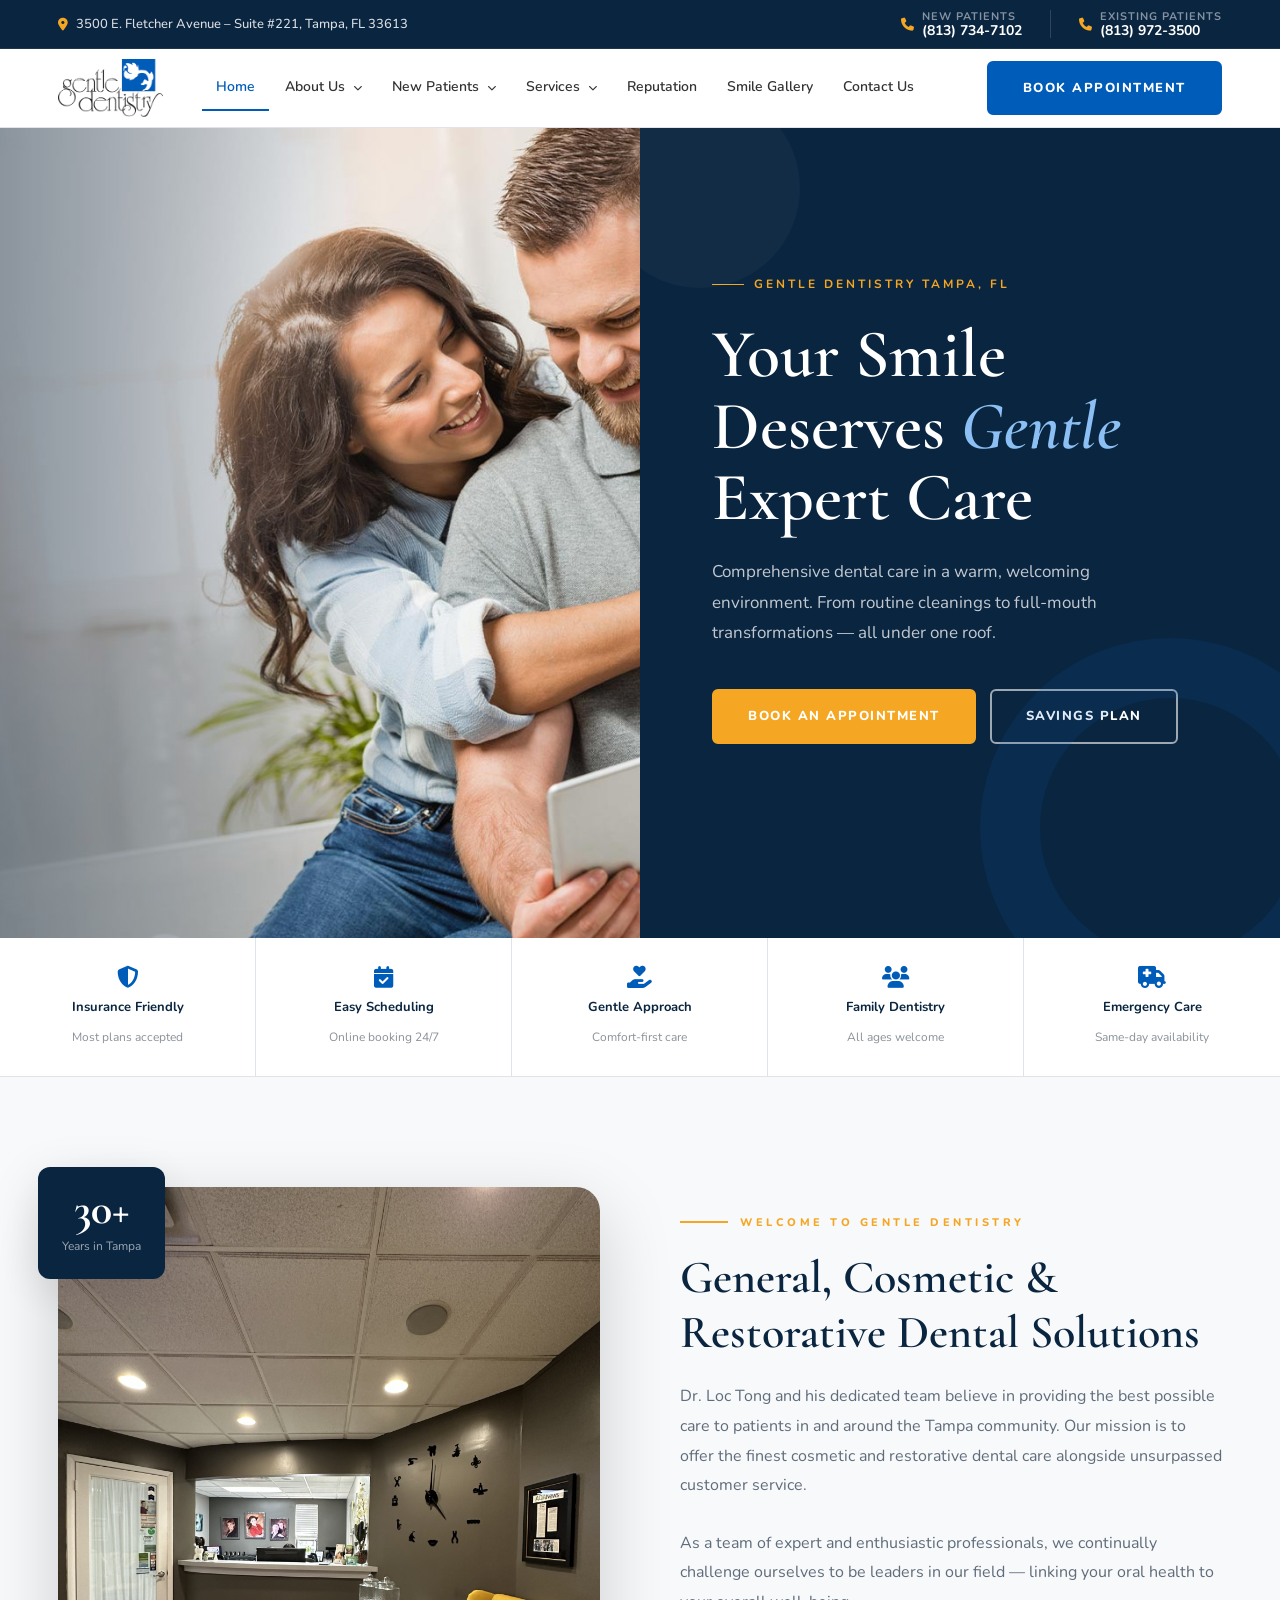
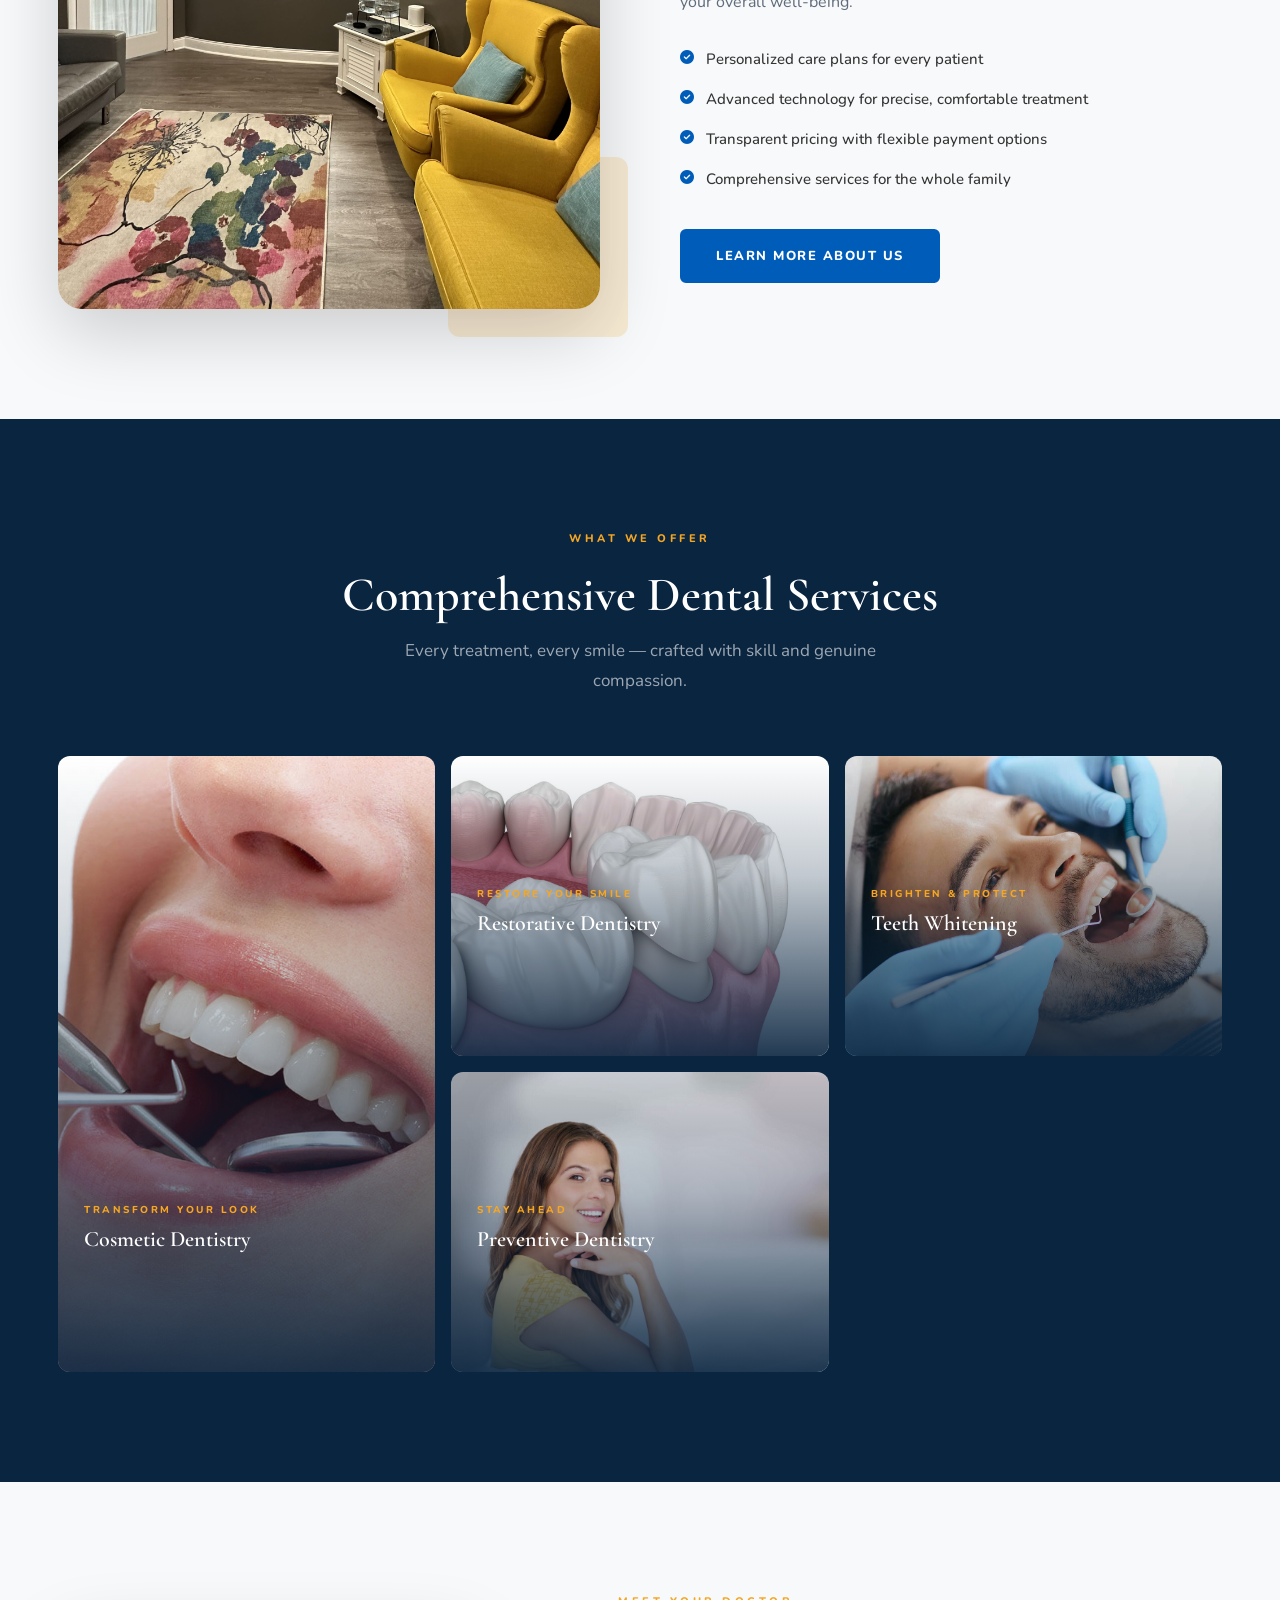
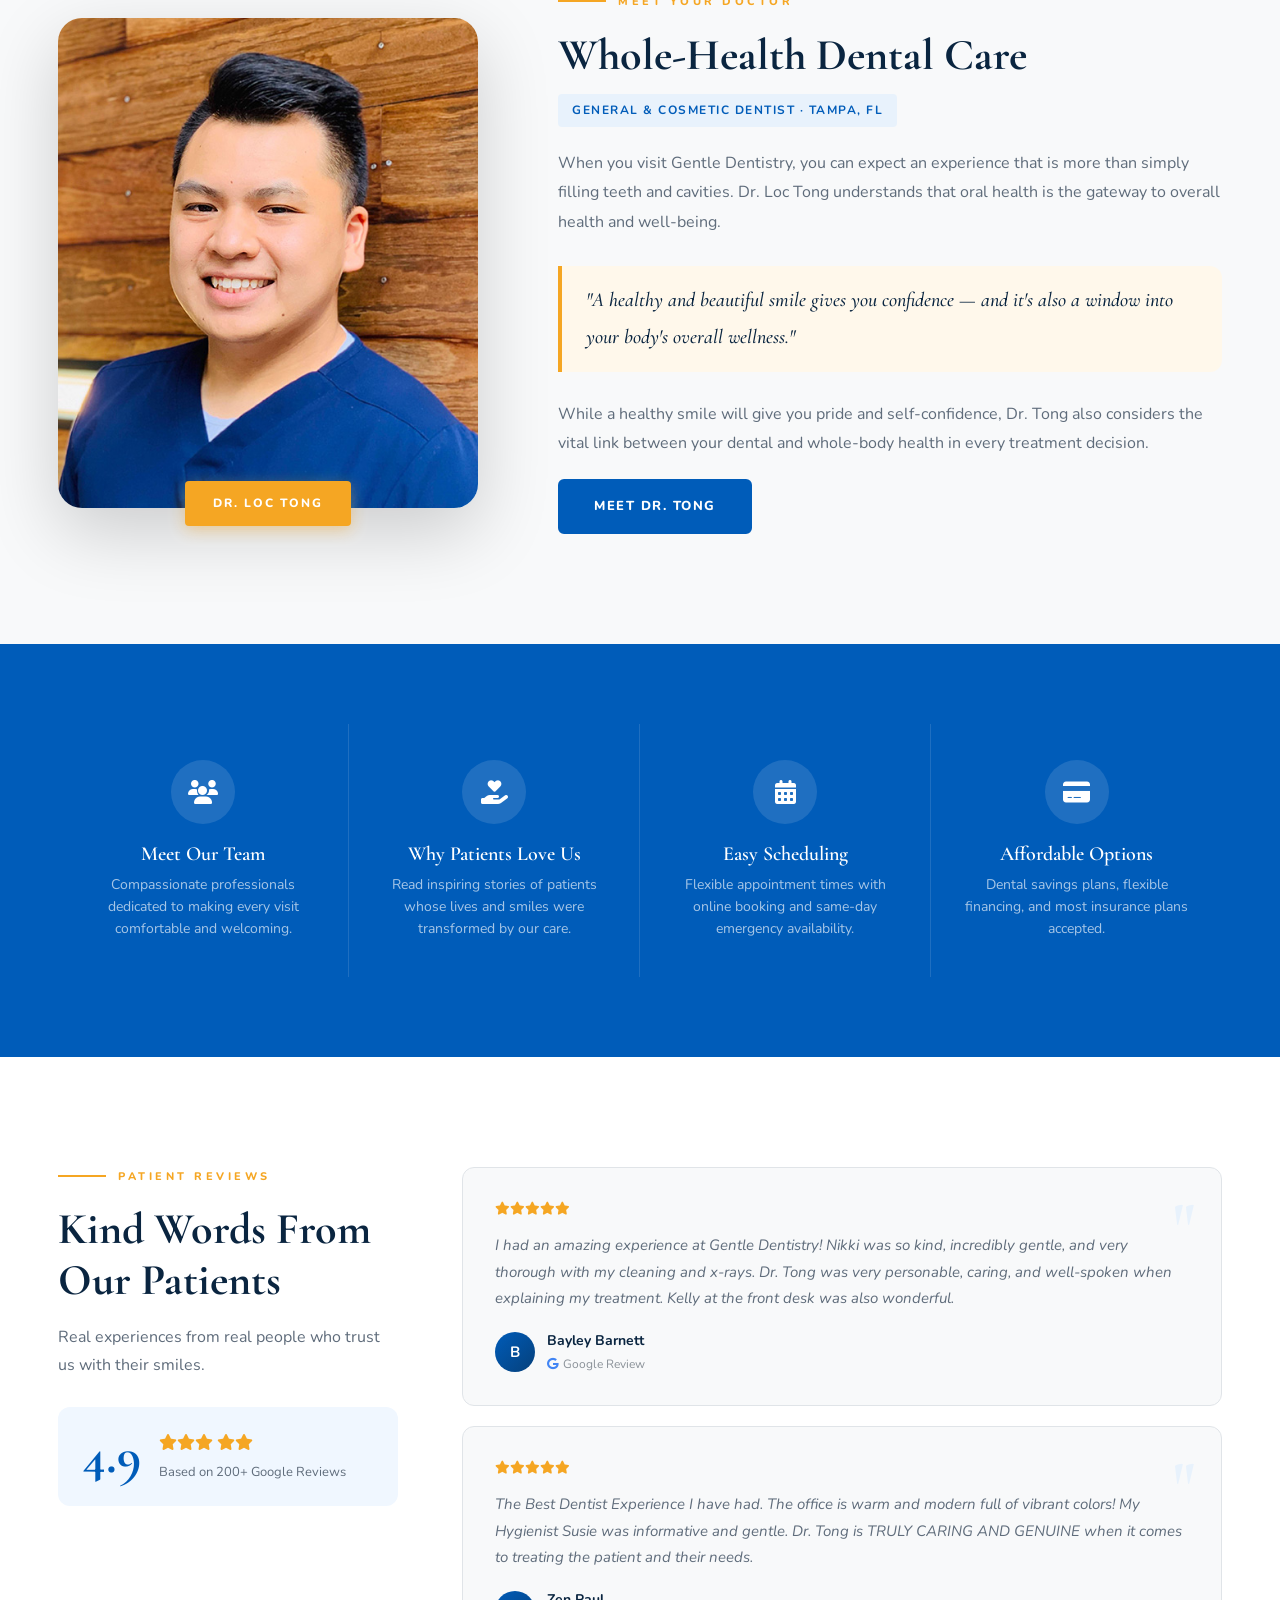
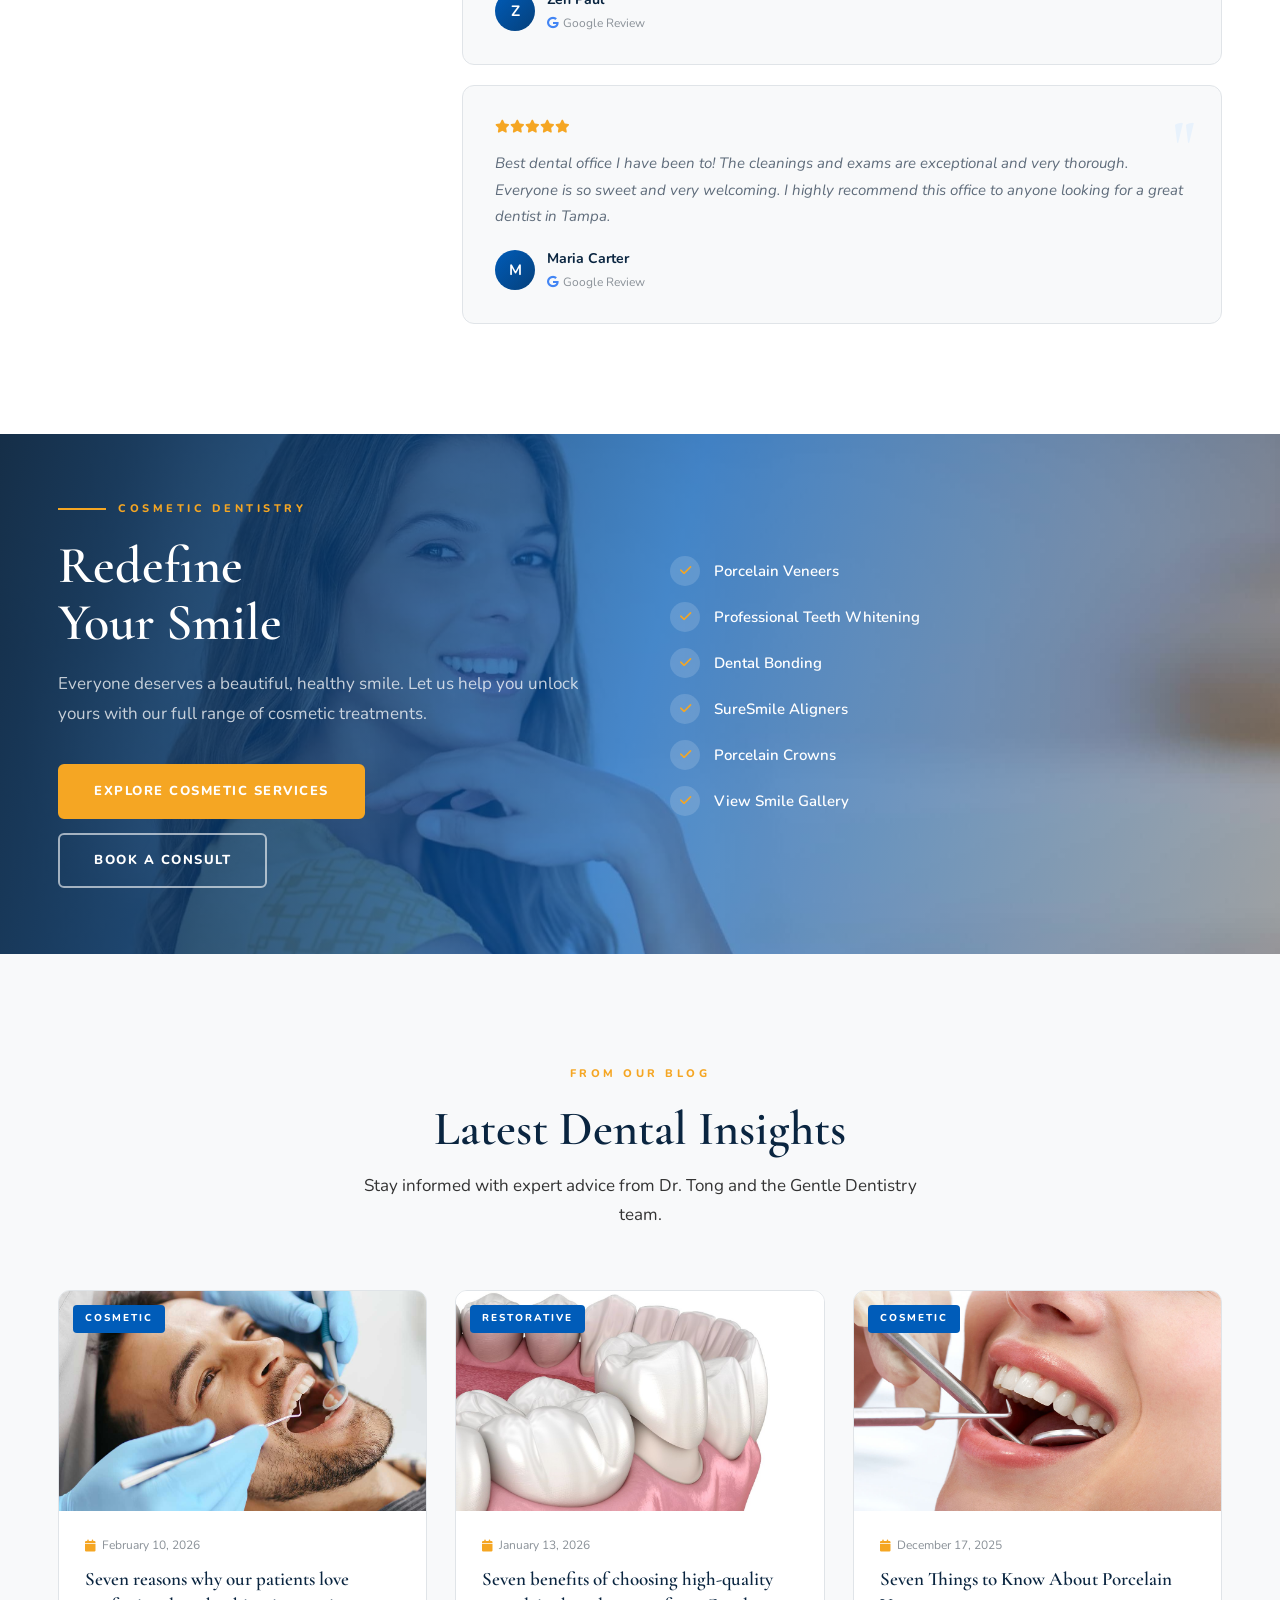
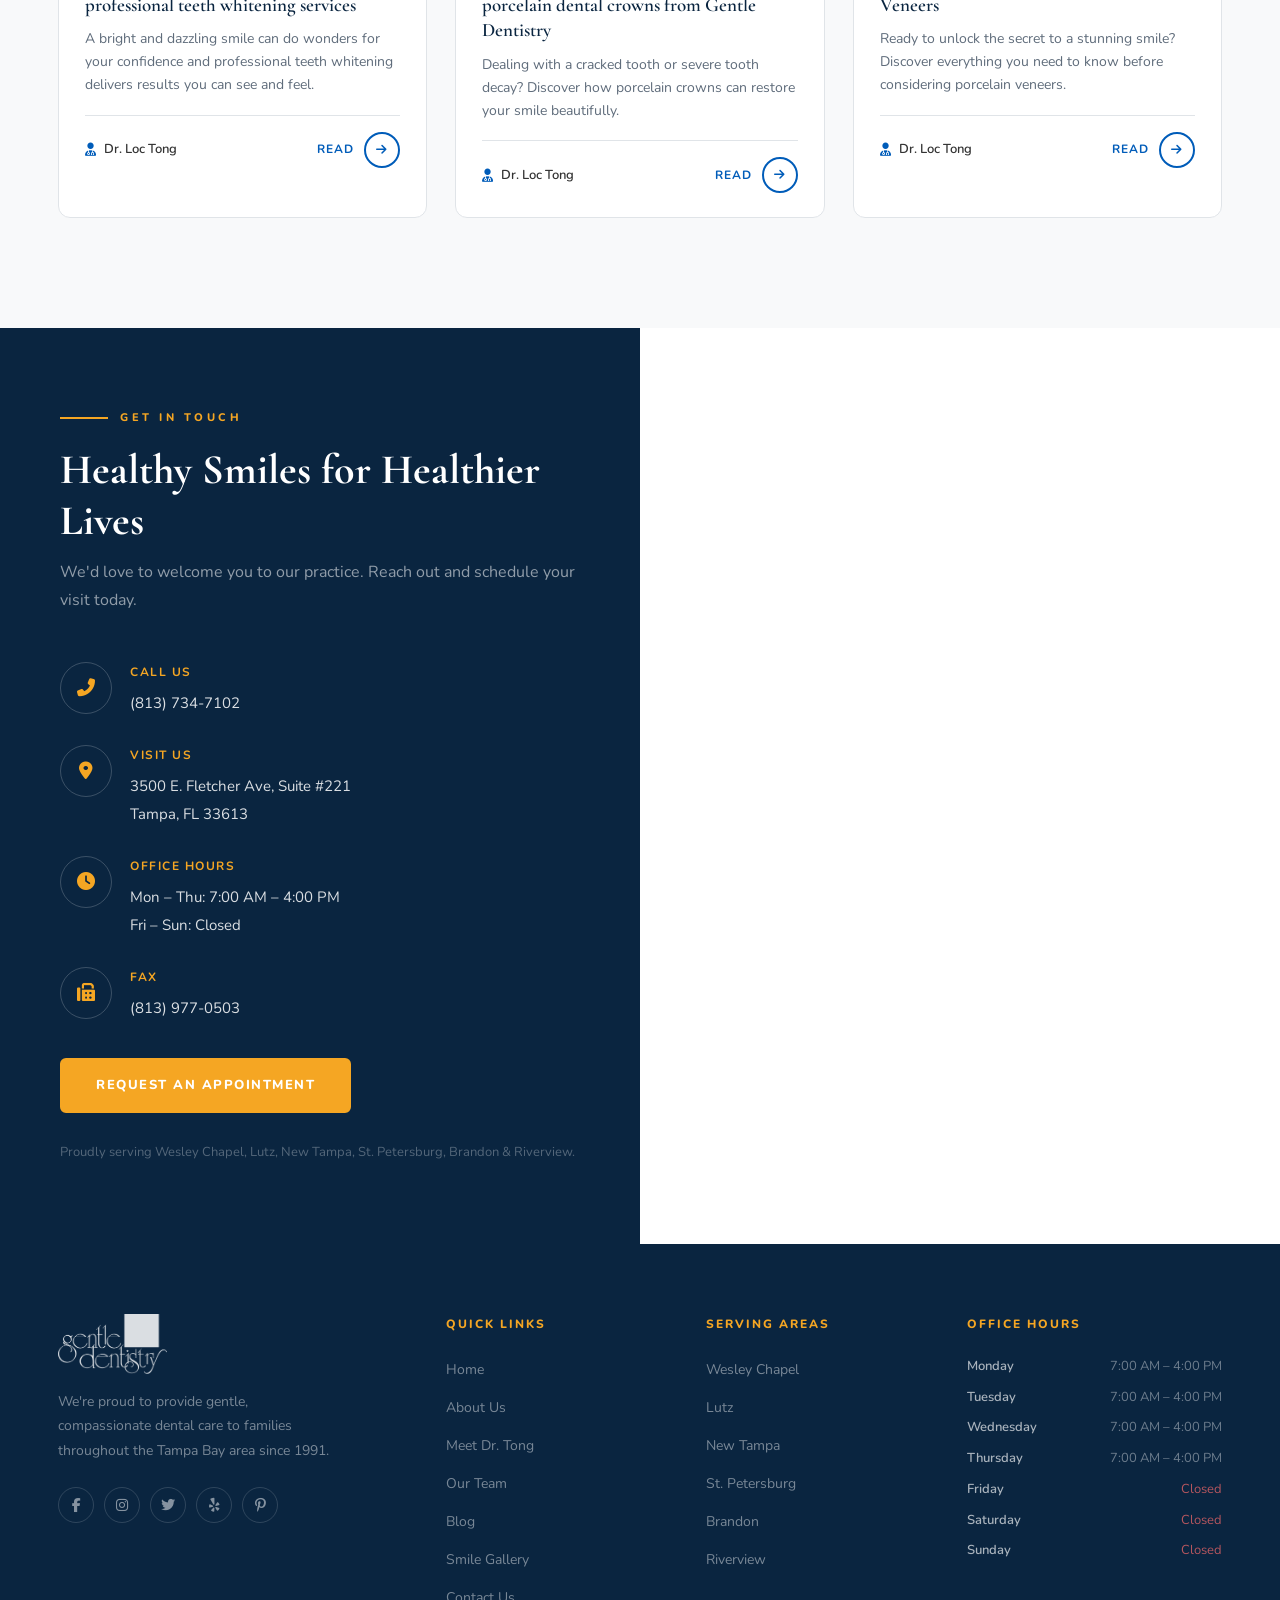
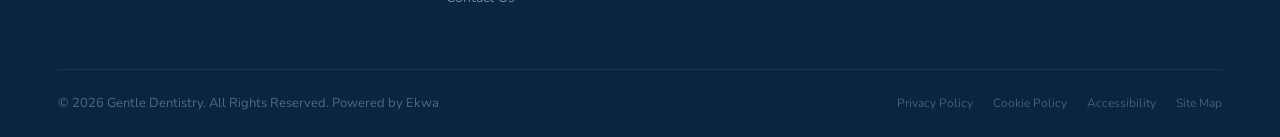
==== commit 3f87d74d: "fixed header" ====
--- a/index-2.html
+++ b/index-2.html
@@ -165,18 +165,79 @@
         .btn-text:hover { gap: 16px; color: var(--green-mid); }
         .btn-text:hover .arrow-circle { background: var(--green); border-color: var(--green); color: var(--white); }
 
-        /* ── ANNOUNCEMENT BAR ── */
-        .announce-bar {
+        /* ── TOP CONTACT BAR ── */
+        .top-bar {
             background: var(--green-dark);
-            padding: 9px 0;
-            text-align: center;
-            font-size: 13px; font-weight: 600;
+            padding: 10px 0;
+            font-size: 13px;
             color: rgba(255,255,255,0.9);
-            letter-spacing: 0.3px;
-        }
-        .announce-bar a { color: var(--gold); }
-        .announce-bar a:hover { color: #ffc040; }
-        .announce-bar i { margin-right: 6px; font-size: 11px; }
+            border-bottom: 1px solid rgba(255,255,255,0.08);
+        }
+        .top-bar-inner {
+            display: flex;
+            justify-content: space-between;
+            align-items: center;
+            gap: 24px;
+        }
+        .top-bar-left {
+            display: flex;
+            align-items: center;
+            gap: 8px;
+        }
+        .top-bar-left i {
+            color: var(--gold);
+            font-size: 13px;
+        }
+        .top-bar-left a {
+            color: rgba(255,255,255,0.85);
+            font-size: 13px;
+            font-weight: 500;
+            line-height: 1.4;
+        }
+        .top-bar-left a:hover {
+            color: var(--white);
+        }
+        .top-bar-right {
+            display: flex;
+            align-items: center;
+            gap: 28px;
+        }
+        .top-bar-phone {
+            display: flex;
+            align-items: center;
+            gap: 8px;
+        }
+        .top-bar-phone i {
+            color: var(--gold);
+            font-size: 13px;
+        }
+        .top-bar-phone .phone-label {
+            font-size: 11px;
+            font-weight: 700;
+            text-transform: uppercase;
+            letter-spacing: 1px;
+            color: rgba(255,255,255,0.5);
+            line-height: 1;
+        }
+        .top-bar-phone .phone-number {
+            font-size: 14px;
+            font-weight: 700;
+            color: var(--white);
+            line-height: 1;
+        }
+        .top-bar-phone .phone-number:hover {
+            color: var(--gold);
+        }
+        .top-bar-phone .phone-info {
+            display: flex;
+            flex-direction: column;
+            gap: 2px;
+        }
+        .top-bar-sep {
+            width: 1px;
+            height: 28px;
+            background: rgba(255,255,255,0.15);
+        }
 
         /* ── HEADER ── */
         .site-header {
@@ -188,9 +249,9 @@
         .site-header.scrolled { box-shadow: 0 2px 32px rgba(0,0,0,0.09); }
         .header-wrap {
             display: flex; justify-content: space-between; align-items: center;
-            padding: 12px 0;
-        }
-        .site-logo img { max-height: 64px; width: auto; }
+            padding: 10px 0;
+        }
+        .site-logo img { max-height: 58px; width: auto; }
 
         /* Nav */
         .site-nav > ul { list-style: none; display: flex; align-items: center; gap: 2px; }
@@ -787,6 +848,9 @@
         }
 
         @media (max-width: 768px) {
+            .top-bar-inner { flex-direction: column; gap: 8px; }
+            .top-bar-right { gap: 16px; }
+            .top-bar-left { text-align: center; }
             .site-nav, .header-cta { display: none; }
             .site-nav.mobile-open {
                 display: block; position: fixed; inset: 0; top: 72px;
@@ -832,11 +896,35 @@
 </head>
 <body>
 
-    <!-- Announcement Bar -->
-    <div class="announce-bar">
-        <i class="fas fa-star"></i>
-        Trusted Tampa Dentist Since 1991 &mdash; Now Accepting New Patients!
-        <a href="https://www.gentledentistrytampa.com/appointment">&nbsp;Book Online &rarr;</a>
+    <!-- Top Contact Bar -->
+    <div class="top-bar">
+        <div class="container">
+            <div class="top-bar-inner">
+                <div class="top-bar-left">
+                    <i class="fas fa-location-dot"></i>
+                    <a href="https://goo.gl/maps/FCMnUfA8d1eXCVJe7" target="_blank" rel="noopener noreferrer">
+                        3500 E. Fletcher Avenue &ndash; Suite #221, Tampa, FL 33613
+                    </a>
+                </div>
+                <div class="top-bar-right">
+                    <div class="top-bar-phone">
+                        <i class="fas fa-phone"></i>
+                        <div class="phone-info">
+                            <span class="phone-label">New Patients</span>
+                            <a href="tel:8137347102" class="phone-number">(813) 734-7102</a>
+                        </div>
+                    </div>
+                    <div class="top-bar-sep"></div>
+                    <div class="top-bar-phone">
+                        <i class="fas fa-phone"></i>
+                        <div class="phone-info">
+                            <span class="phone-label">Existing Patients</span>
+                            <a href="tel:8139723500" class="phone-number">(813) 972-3500</a>
+                        </div>
+                    </div>
+                </div>
+            </div>
+        </div>
     </div>
 
     <!-- Header -->
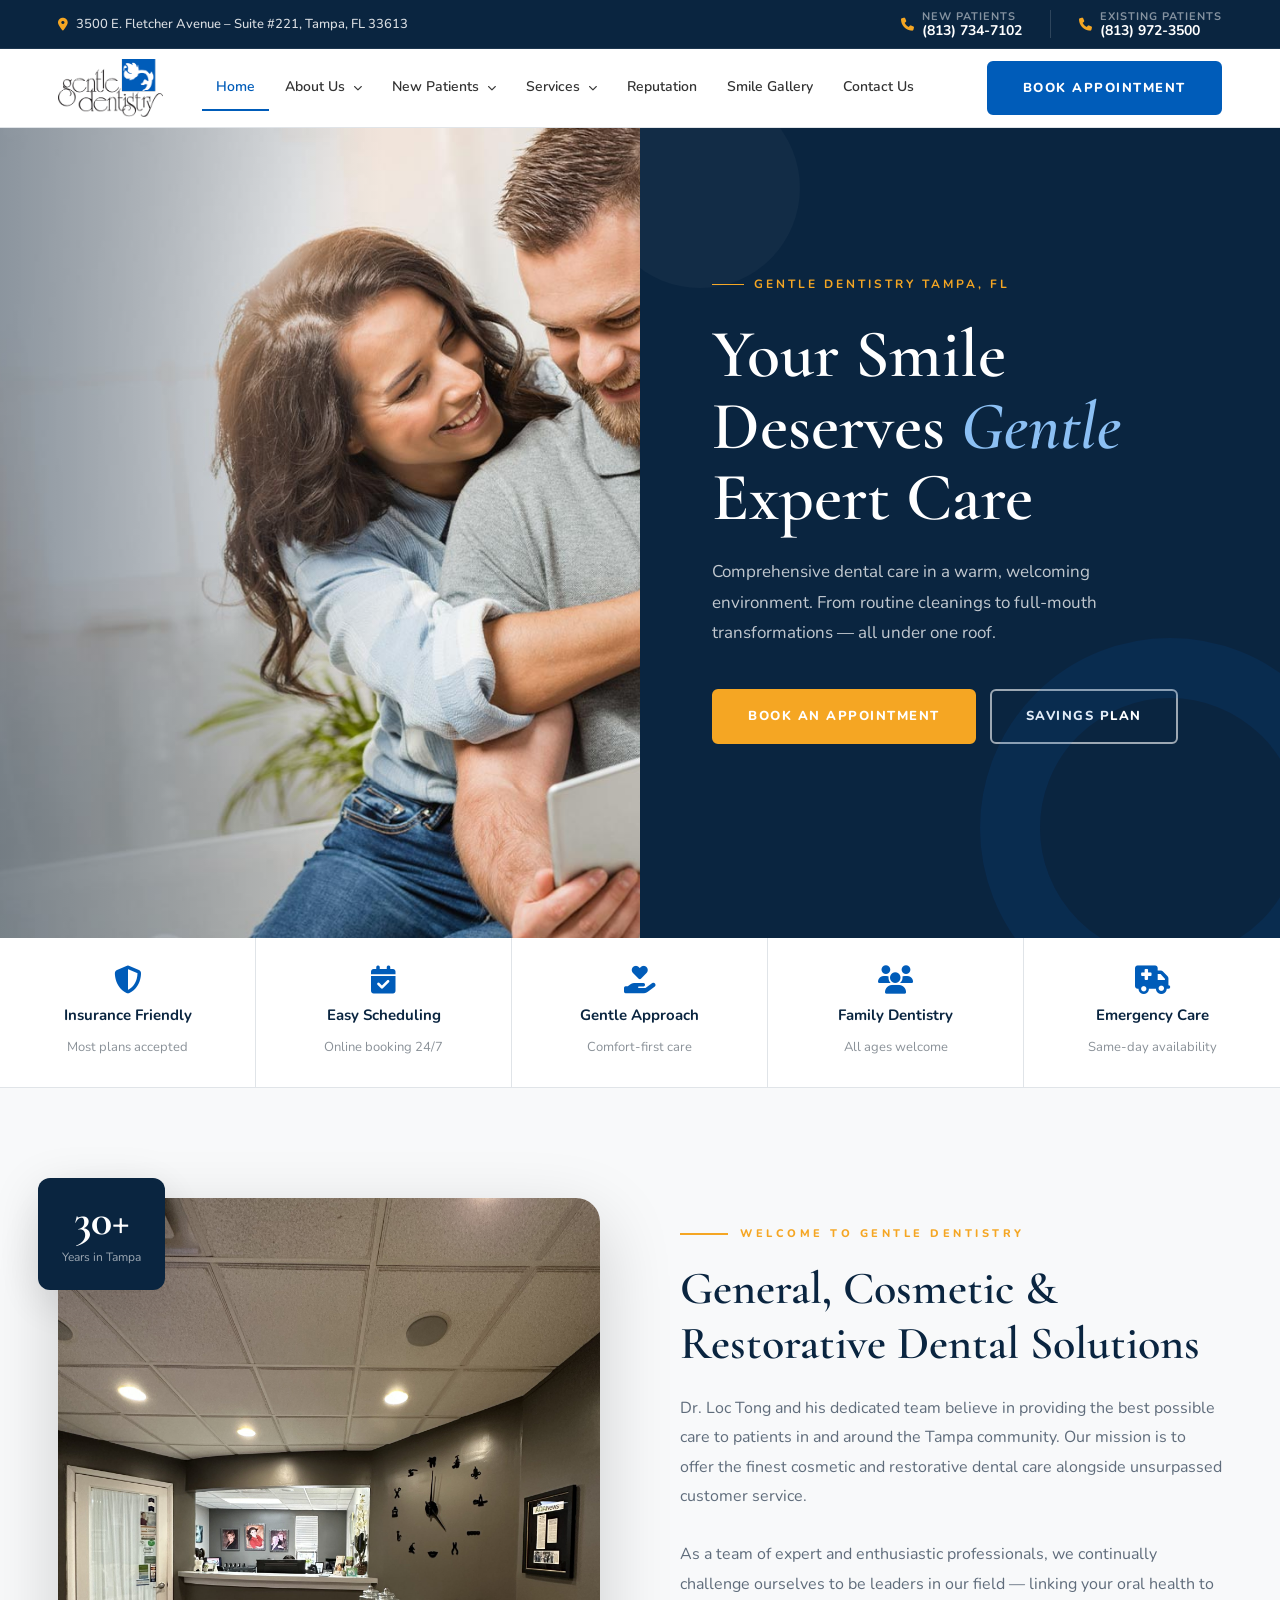
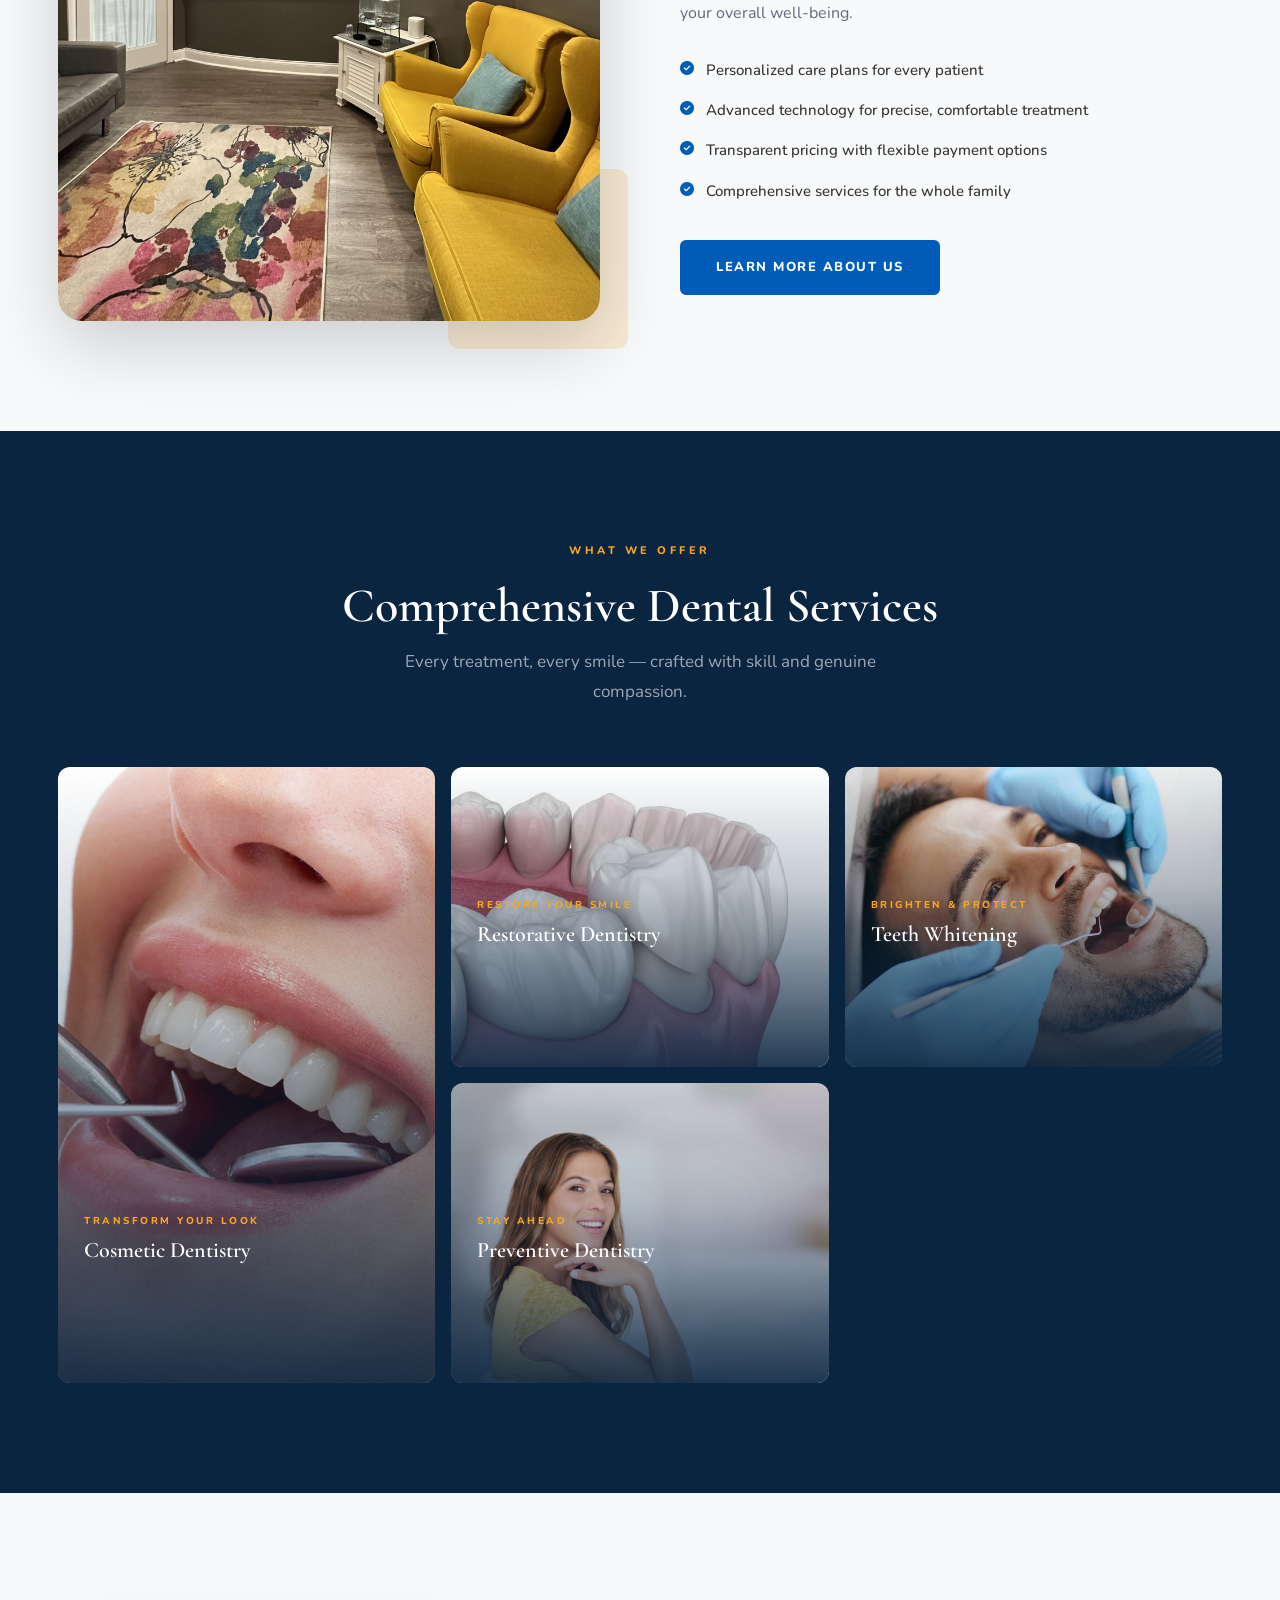
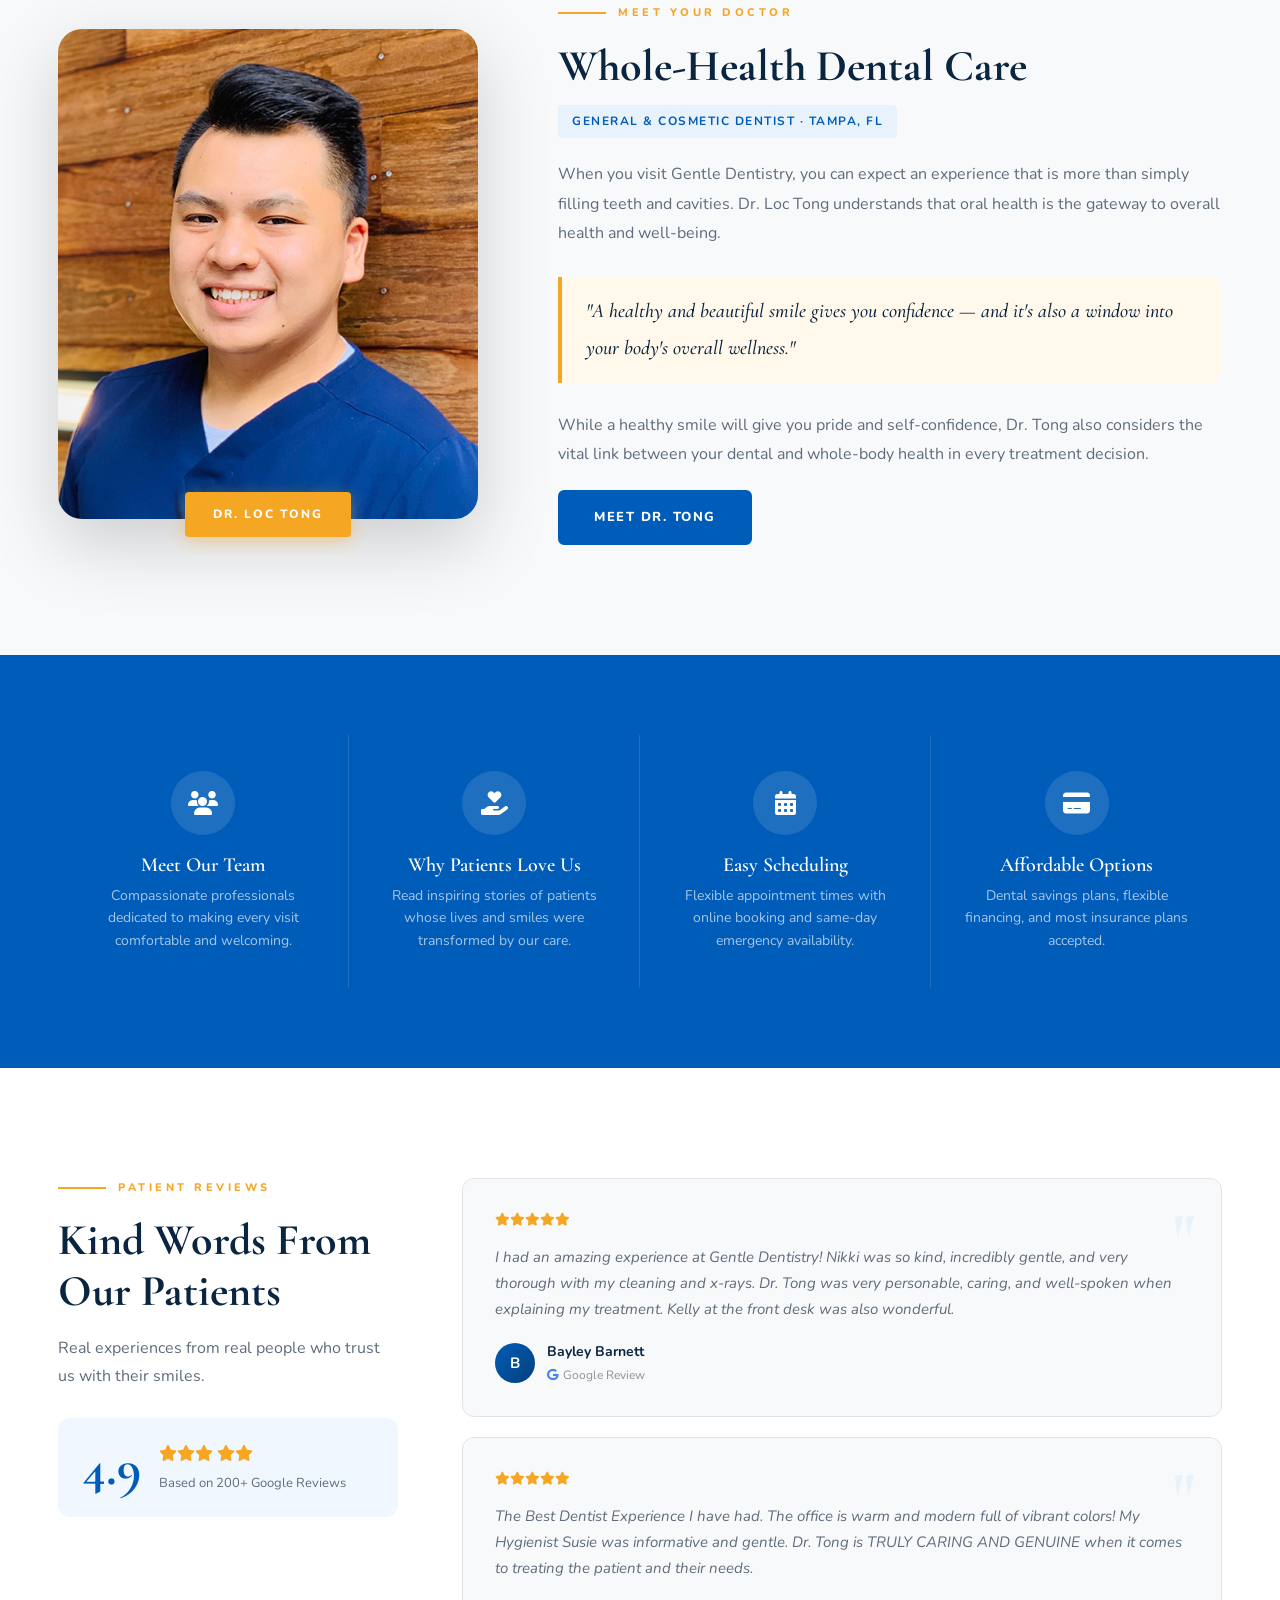
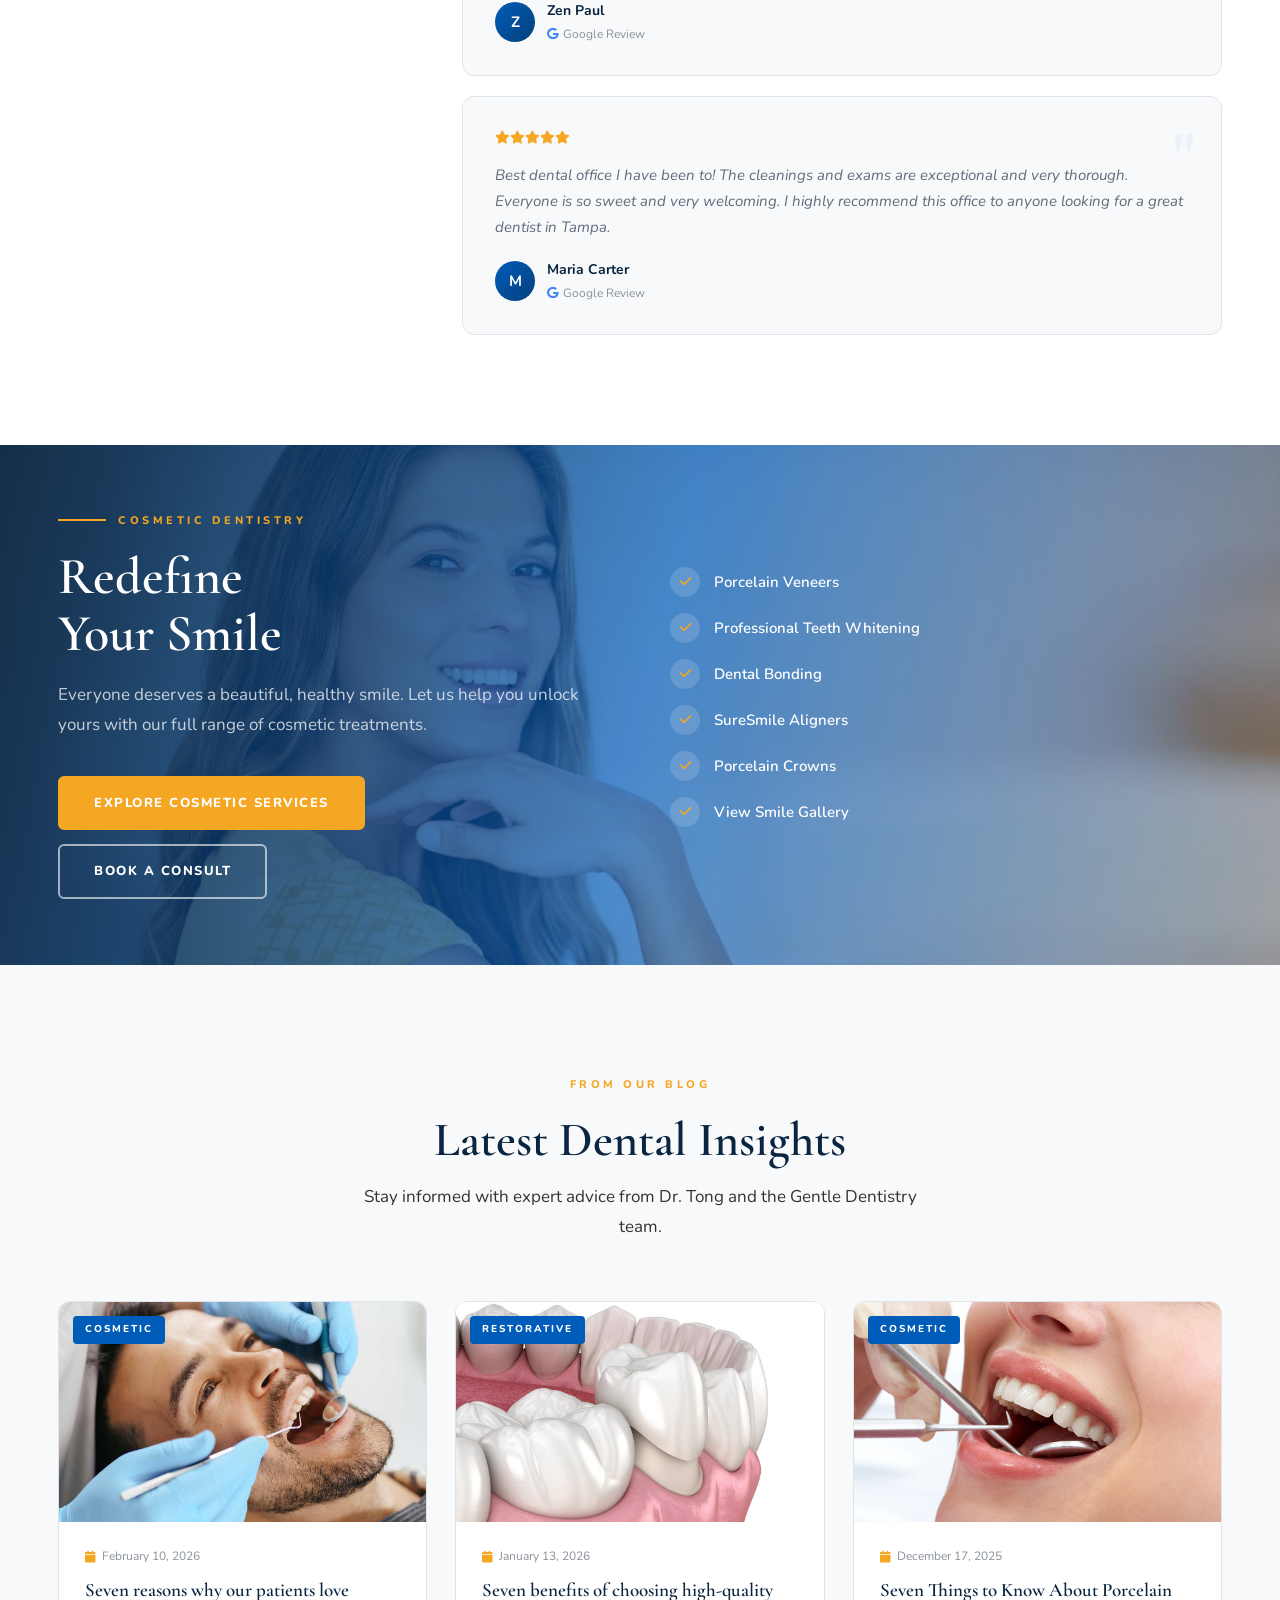
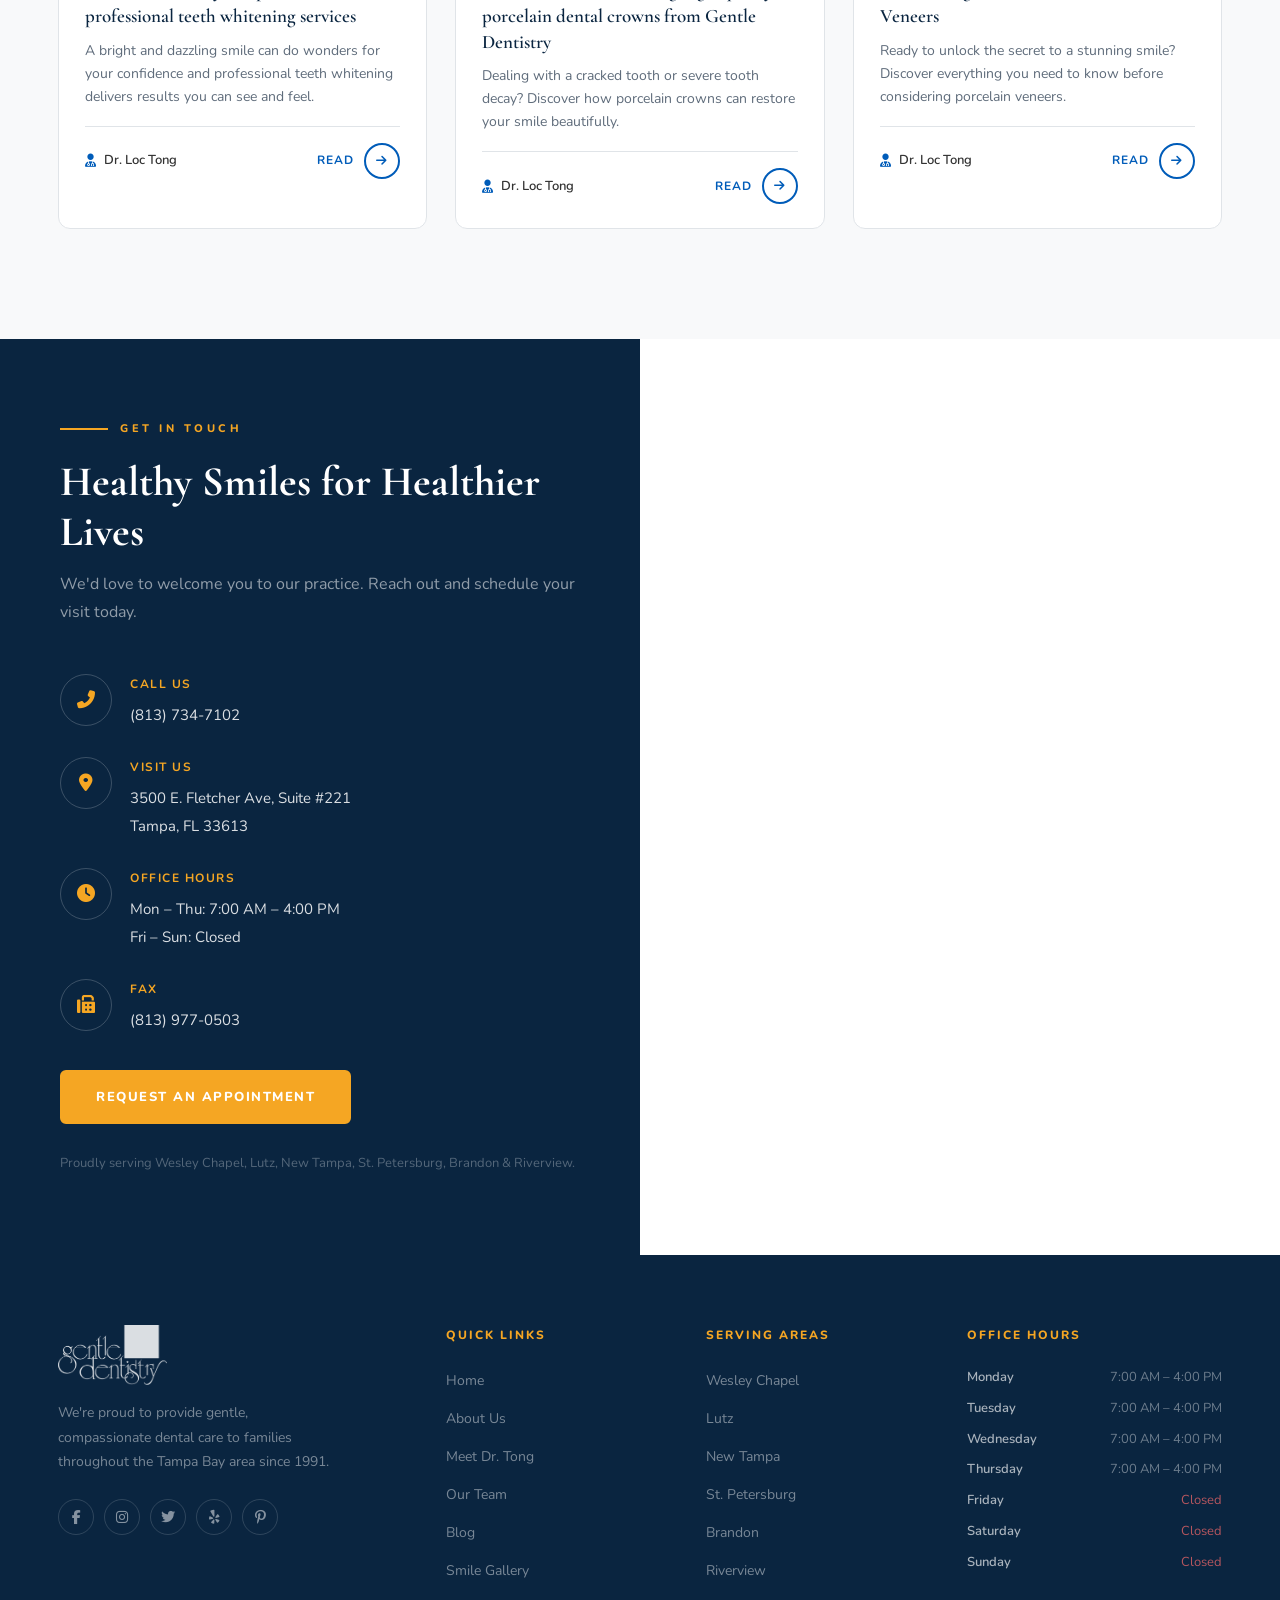
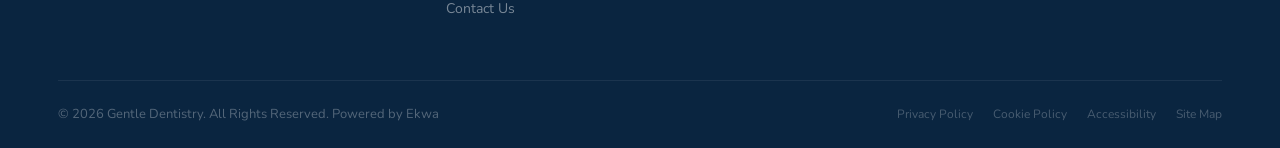
==== commit 31cba15d: "increased font size" ====
--- a/index-2.html
+++ b/index-2.html
@@ -456,9 +456,9 @@
         }
         .trust-item:last-child { border-right: none; }
         .trust-item:hover { background: var(--green-pale); }
-        .trust-item i { font-size: 22px; color: var(--green); }
-        .trust-item strong { font-size: 13px; font-weight: 700; color: var(--dark); }
-        .trust-item span { font-size: 12px; color: var(--text-light); }
+        .trust-item i { font-size: 28px; color: var(--green); }
+        .trust-item strong { font-size: 15px; font-weight: 700; color: var(--dark); }
+        .trust-item span { font-size: 13px; color: var(--text-light); }
 
         /* ── WELCOME SECTION ── */
         .welcome-section { padding: 110px 0; background: var(--cream); }
